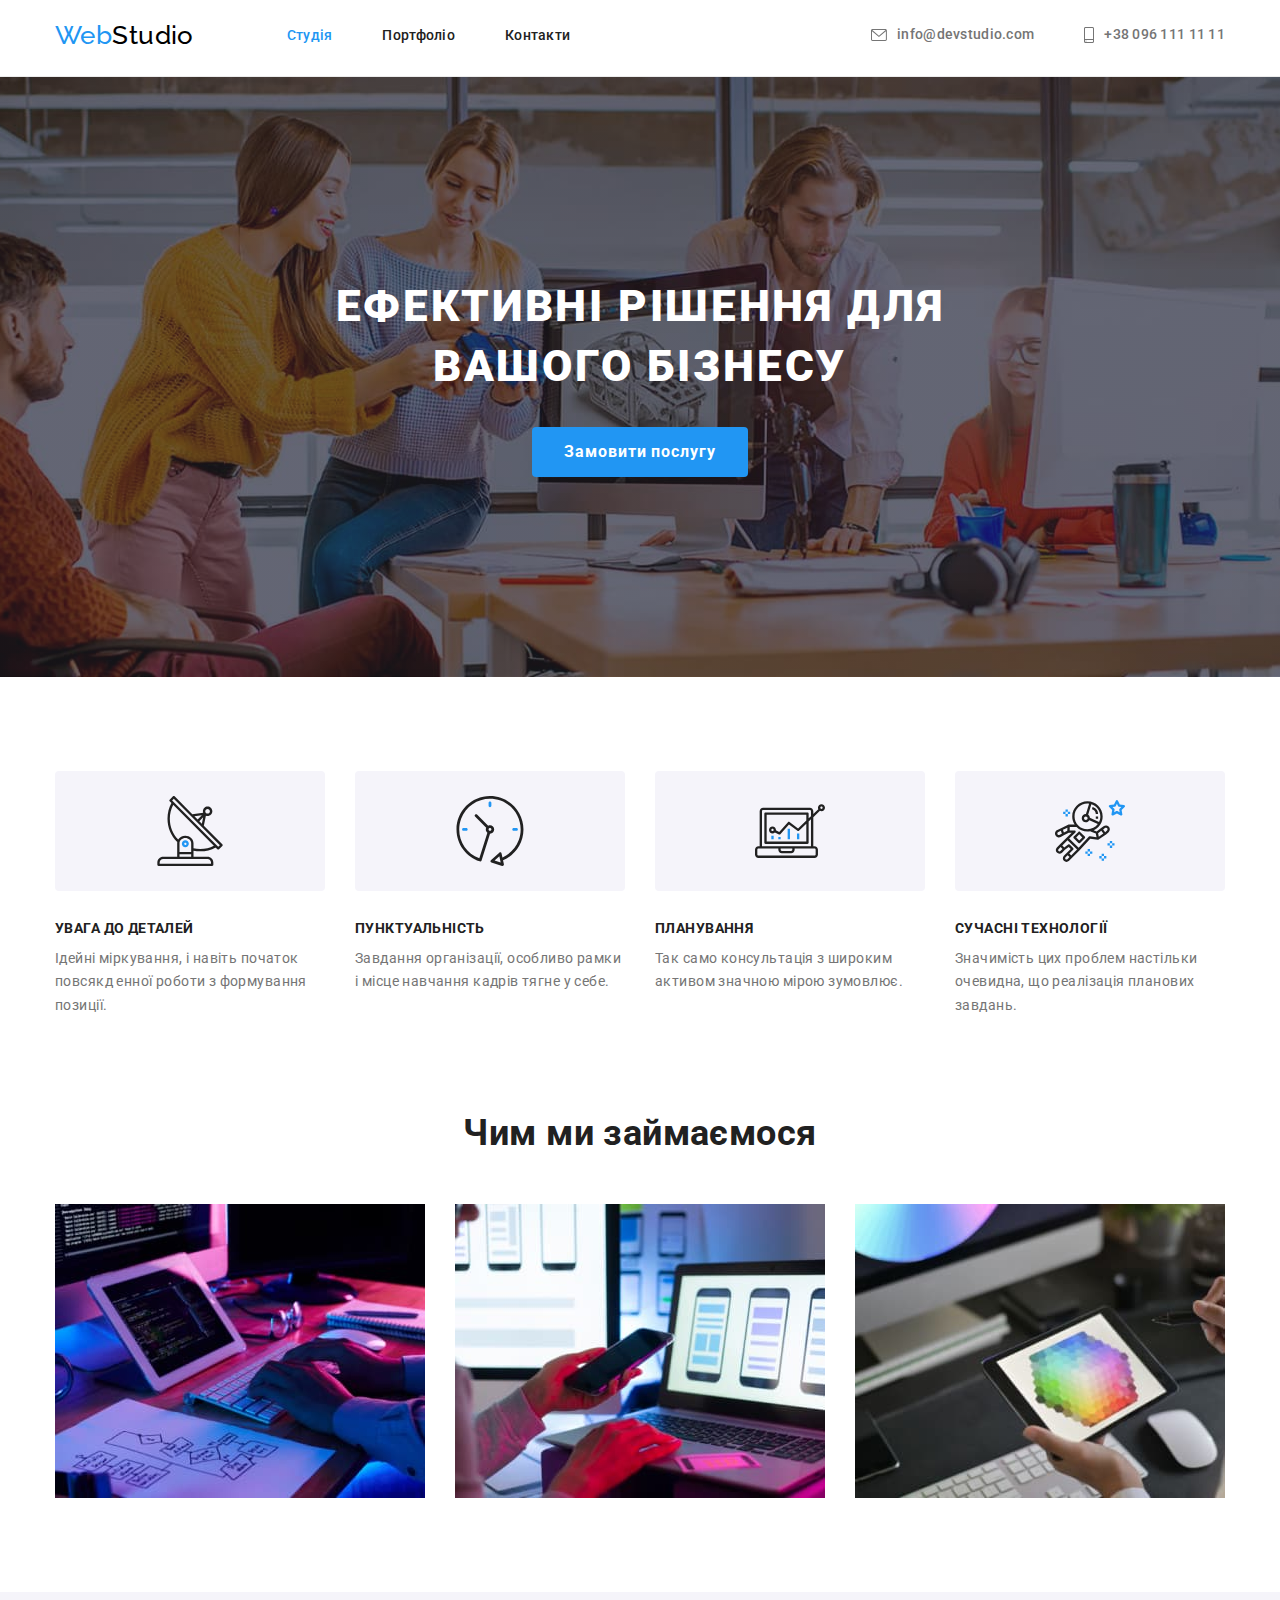
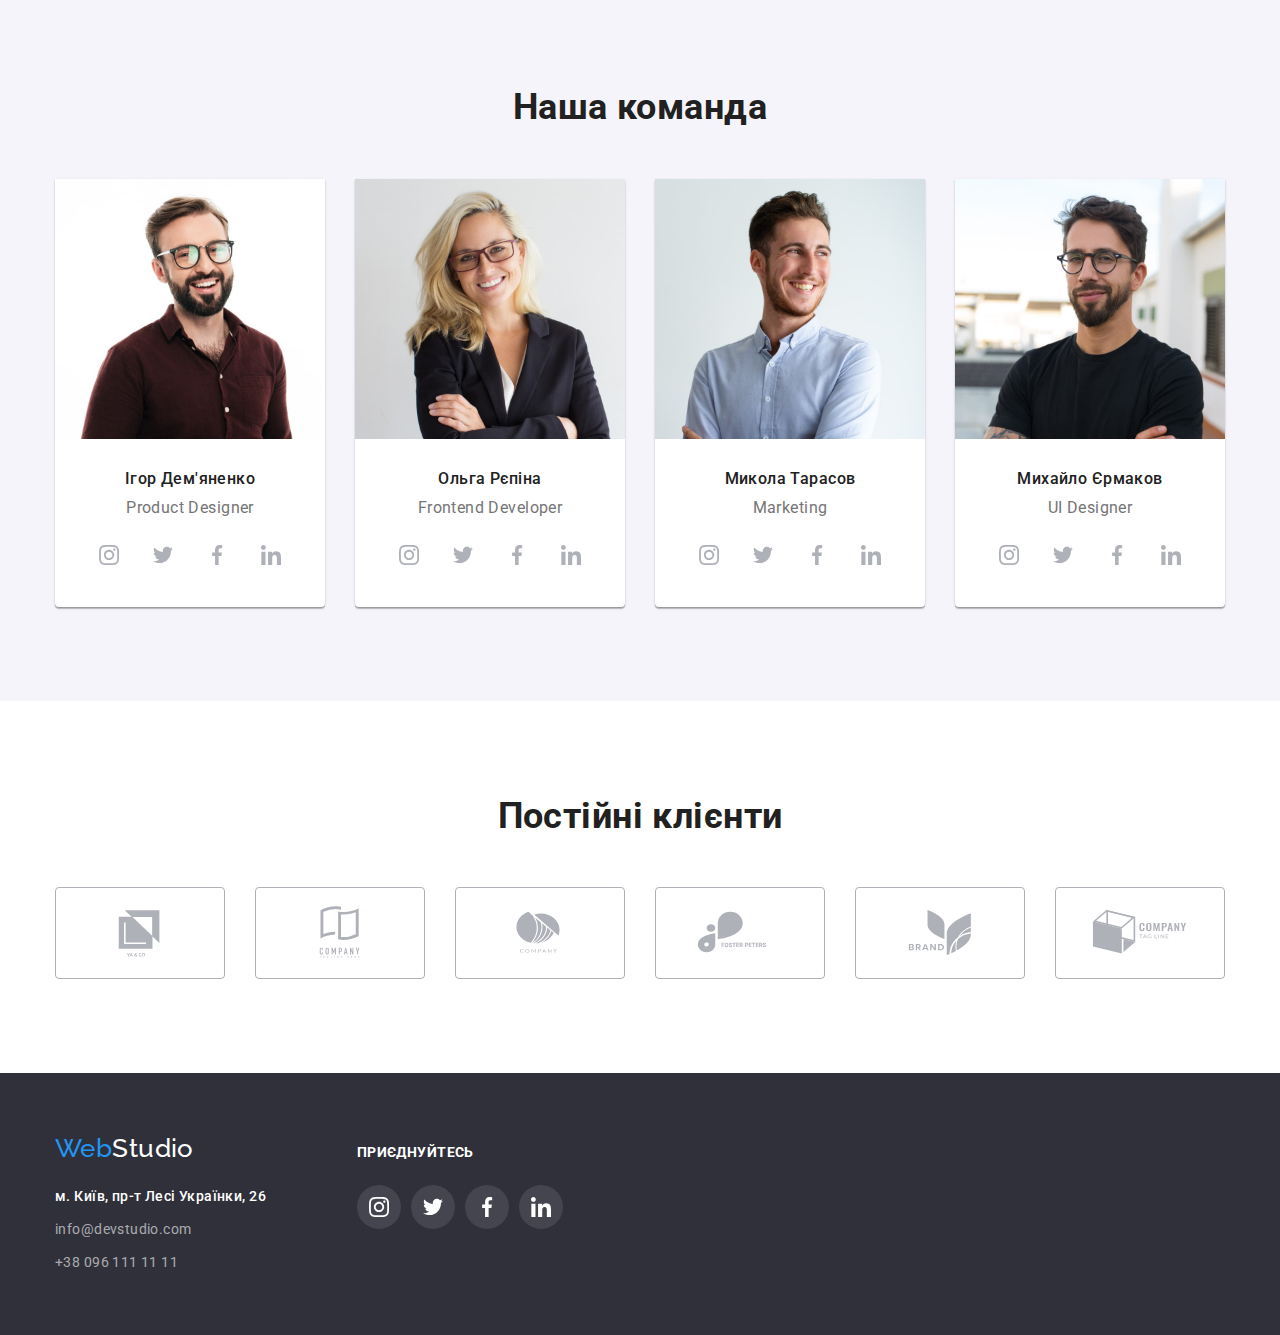
==== index.html @ 6524b2a7 "Додані файли попередньої роботи" ====
<!DOCTYPE html>
<html lang="uk">
  <head>
    <meta charset="UTF-8" />
    <meta http-equiv="X-UA-Compatible" content="IE=edge" />
    <meta name="viewport" content="width=device-width, initial-scale=1.0" />
    <title>WebStudio</title>
    <link
      href="https://fonts.googleapis.com/css2?family=Raleway:wght@700&family=Roboto:wght@400;500;700;900&display=swap"
      rel="stylesheet"
    />
    <link
      rel="stylesheet"
      href="https://cdn.jsdelivr.net/npm/modern-normalize@1.1.0/modern-normalize.min.css"
    />
    <link rel="stylesheet" href="./css/styles.css" />
  </head>

  <body>
    <!-- Header -->
    <header class="page-header">
      <div class="container page-header-container">
        <!-- Nav -->
        <nav class="page-navigation">
          <a class="logo" href="./index.html"
            ><span class="part-web">Web</span>Studio</a
          >
          <ul class="list list-nav menu-list">
            <li class="list-item">
              <a class="list-link link current" href="./index.html">Студія</a>
            </li>
            <li class="list-item">
              <a class="list-link link" href="./portfolio.html">Портфоліо</a>
            </li>
            <li class="list-item">
              <a class="list-link link" href="">Контакти</a>
            </li>
          </ul>
        </nav>

        <ul class="list menu-list contacts">
          <li>
            <a class="email-header link" href="mailto:info@devstudio.com">
              <svg class="icon-email" width="16" height="12">
                <use href="./images/icons.svg#icon-email"></use></svg
              >info@devstudio.com</a
            >
          </li>
          <li>
            <a class="phone-header link" href="tel:+380961111111">
              <svg class="icon-phone" width="10" height="16">
                <use href="./images/icons.svg#icon-phone"></use></svg
              >+38 096 111 11 11</a
            >
          </li>
        </ul>
      </div>
    </header>
    <!-- Main -->
    <main>
      <!-- Section 1 -->
      <section class="hero">
        <div class="container">
          <h1 class="hero-title">Ефективні рішення для вашого бізнесу</h1>
          <button type="button" class="modal-button">Замовити послугу</button>
        </div>
      </section>

      <!--Section 2  -->
      <section class="benefits section">
        <div class="container container-benefits">
          <h2 class="visually-hidden">Наші переваги</h2>
          <ul class="list img-block">
            <li class="card-benefits">
              <div class="icon-benefits">
                <svg width="70" height="70">
                  <use href="./images/icons.svg#icon-antenna"></use>
                </svg>
              </div>
              <h3 class="list-benefits">УВАГА ДО ДЕТАЛЕЙ</h3>
              <p class="text-benefits">
                Ідейні міркування, і навіть початок повсякд енної роботи з
                формування позиції.
              </p>
            </li>

            <li class="card-benefits">
              <div class="icon-benefits">
                <svg width="70" height="70">
                  <use href="./images/icons.svg#icon-clock"></use>
                </svg>
              </div>
              <h3 class="list-benefits">ПУНКТУАЛЬНІСТЬ</h3>
              <p class="text-benefits">
                Завдання організації, особливо рамки і місце навчання кадрів
                тягне у себе.
              </p>
            </li>
            <li class="card-benefits">
              <div class="icon-benefits">
                <svg width="70" height="70">
                  <use href="./images/icons.svg#icon-diagram"></use>
                </svg>
              </div>
              <h3 class="list-benefits">ПЛАНУВАННЯ</h3>
              <p class="text-benefits">
                Так само консультація з широким активом значною мірою зумовлює.
              </p>
            </li>
            <li class="card-benefits">
              <div class="icon-benefits">
                <svg width="70" height="70">
                  <use href="./images/icons.svg#icon-astronaut"></use>
                </svg>
              </div>
              <h3 class="list-benefits">СУЧАСНІ ТЕХНОЛОГІЇ</h3>
              <p class="text-benefits">
                Значимість цих проблем настільки очевидна, що реалізація
                планових завдань.
              </p>
            </li>
          </ul>
        </div>
      </section>

      <!--Section 3  -->
      <section class="work">
        <div class="container">
          <h2 class="secondary-title">Чим ми займаємося</h2>
          <ul class="list img-block">
            <li class="img-card">
              <img src="./images/leptop.jpg" alt="ноутбук" width="370" />
            </li>

            <li class="img-card">
              <img src="./images/smartfon.jpg" alt="смартфон" width="370" />
            </li>

            <li class="img-card">
              <img src="./images/tablet.jpg" alt="планшет" width="370" />
            </li>
          </ul>
        </div>
      </section>

      <!-- Section 4 -->
      <section class="team section">
        <div class="container">
          <h2 class="secondary-title">Наша команда</h2>
          <ul class="list img-block">
            <li class="person-block img-card-team">
              <img src="./images/foto1.jpg" alt="Ігор Дем'яненко" width="270" />
              <div class="person-card">
                <h3 class="person">Ігор Дем'яненко</h3>
                <p class="profession" lang="en">Product Designer</p>
                <ul class="social-list list">
                  <li class="social-list-item">
                    <a href="" class="social-list-link">
                      <svg
                        lang="en"
                        aria-label="instagram"
                        class="social-list-icon"
                      >
                        <use href="./images/icons.svg#icon-instagram"></use>
                      </svg>
                    </a>
                  </li>
                  <li class="social-list-item">
                    <a href="" class="social-list-link">
                      <svg
                        lang="en"
                        aria-label="twitter"
                        class="social-list-icon"
                      >
                        <use href="./images/icons.svg#icon-twitter"></use>
                      </svg>
                    </a>
                  </li>
                  <li class="social-list-item">
                    <a href="" class="social-list-link">
                      <svg
                        lang="en"
                        aria-label="facebook"
                        class="social-list-icon"
                      >
                        <use href="./images/icons.svg#icon-facebook"></use>
                      </svg>
                    </a>
                  </li>
                  <li class="social-list-item">
                    <a href="" class="social-list-link">
                      <svg
                        lang="en"
                        aria-label="linkedin"
                        class="social-list-icon"
                      >
                        <use href="./images/icons.svg#icon-linkedin"></use>
                      </svg>
                    </a>
                  </li>
                </ul>
              </div>
            </li>

            <li class="person-block img-card-team">
              <img src="./images/foto2.jpg" alt="Ольга Рєпіна" width="270" />
              <div class="person-card">
                <h3 class="person">Ольга Рєпіна</h3>
                <p class="profession" lang="en">Frontend Developer</p>
                <ul class="social-list list">
                  <li class="social-list-item">
                    <a href="" class="social-list-link">
                      <svg
                        lang="en"
                        aria-label="instagram"
                        class="social-list-icon"
                      >
                        <use href="./images/icons.svg#icon-instagram"></use>
                      </svg>
                    </a>
                  </li>
                  <li class="social-list-item">
                    <a href="" class="social-list-link">
                      <svg
                        lang="en"
                        aria-label="twitter"
                        class="social-list-icon"
                      >
                        <use href="./images/icons.svg#icon-twitter"></use>
                      </svg>
                    </a>
                  </li>
                  <li class="social-list-item">
                    <a href="" class="social-list-link">
                      <svg
                        lang="en"
                        aria-label="facebook"
                        class="social-list-icon"
                      >
                        <use href="./images/icons.svg#icon-facebook"></use>
                      </svg>
                    </a>
                  </li>
                  <li class="social-list-item">
                    <a href="" class="social-list-link">
                      <svg
                        lang="en"
                        aria-label="linkedin"
                        class="social-list-icon"
                      >
                        <use href="./images/icons.svg#icon-linkedin"></use>
                      </svg>
                    </a>
                  </li>
                </ul>
              </div>
            </li>

            <li class="person-block img-card-team">
              <img src="./images/foto3.jpg" alt="Микола Тарасов" width="270" />
              <div class="person-card">
                <h3 class="person">Микола Тарасов</h3>
                <p class="profession" lang="en">Marketing</p>
                <ul class="social-list list">
                  <li class="social-list-item">
                    <a href="" class="social-list-link">
                      <svg
                        lang="en"
                        aria-label="instagram"
                        class="social-list-icon"
                      >
                        <use href="./images/icons.svg#icon-instagram"></use>
                      </svg>
                    </a>
                  </li>
                  <li class="social-list-item">
                    <a href="" class="social-list-link">
                      <svg
                        lang="en"
                        aria-label="twitter"
                        class="social-list-icon"
                      >
                        <use href="./images/icons.svg#icon-twitter"></use>
                      </svg>
                    </a>
                  </li>
                  <li class="social-list-item">
                    <a href="" class="social-list-link">
                      <svg
                        lang="en"
                        aria-label="facebook"
                        class="social-list-icon"
                      >
                        <use href="./images/icons.svg#icon-facebook"></use>
                      </svg>
                    </a>
                  </li>
                  <li class="social-list-item">
                    <a href="" class="social-list-link">
                      <svg
                        lang="en"
                        aria-label="linkedin"
                        class="social-list-icon"
                      >
                        <use href="./images/icons.svg#icon-linkedin"></use>
                      </svg>
                    </a>
                  </li>
                </ul>
              </div>
            </li>

            <li class="person-block img-card-team">
              <img src="./images/foto4.jpg" alt="Михайло Єрмаков" width="270" />
              <div class="person-card">
                <h3 class="person">Михайло Єрмаков</h3>
                <p class="profession" lang="en">UI Designer</p>
                <ul class="social-list list">
                  <li class="social-list-item">
                    <a href="" class="social-list-link">
                      <svg
                        lang="en"
                        aria-label="instagram"
                        class="social-list-icon"
                      >
                        <use href="./images/icons.svg#icon-instagram"></use>
                      </svg>
                    </a>
                  </li>
                  <li class="social-list-item">
                    <a href="" class="social-list-link">
                      <svg
                        lang="en"
                        aria-label="twitter"
                        class="social-list-icon"
                      >
                        <use href="./images/icons.svg#icon-twitter"></use>
                      </svg>
                    </a>
                  </li>
                  <li class="social-list-item">
                    <a href="" class="social-list-link">
                      <svg
                        lang="en"
                        aria-label="facebook"
                        class="social-list-icon"
                      >
                        <use href="./images/icons.svg#icon-facebook"></use>
                      </svg>
                    </a>
                  </li>
                  <li class="social-list-item">
                    <a href="" class="social-list-link">
                      <svg
                        lang="en"
                        aria-label="linkedin"
                        class="social-list-icon"
                      >
                        <use href="./images/icons.svg#icon-linkedin"></use>
                      </svg>
                    </a>
                  </li>
                </ul>
              </div>
            </li>
          </ul>
        </div>
      </section>
      <!-- Section 5 -->
      <section class="section">
        <div class="container">
          <h2 class="secondary-title">Постійні клієнти</h2>
          <ul class="list clients-item">
            <li>
              <a
                class="clients-link"
                href=""
                rel="noopener nooferrer"
                target="_blank"
                aria-label="logo1"
              >
                <svg class="clients-icon" width="106" height="60">
                  <use href="./images/icons.svg#icon-Logo1"></use>
                </svg>
              </a>
            </li>
            <li class="card-logo">
              <a
                class="clients-link"
                href=""
                rel="noopener nooferrer"
                target="_blank"
                aria-label="logo1"
              >
                <svg class="clients-icon" width="106" height="60">
                  <use href="./images/icons.svg#icon-Logo2"></use>
                </svg>
              </a>
            </li>
            <li class="card-logo">
              <a
                class="clients-link"
                href=""
                rel="noopener nooferrer"
                target="_blank"
                aria-label="logo1"
              >
                <svg class="clients-icon" width="106" height="60">
                  <use href="./images/icons.svg#icon-Logo3"></use>
                </svg>
              </a>
            </li>
            <li>
              <a
                class="clients-link"
                href=""
                rel="noopener nooferrer"
                target="_blank"
                aria-label="logo1"
              >
                <svg class="clients-icon" width="106" height="60">
                  <use href="./images/icons.svg#icon-Logo4"></use>
                </svg>
              </a>
            </li>
            <li>
              <a
                class="clients-link"
                href=""
                rel="noopener nooferrer"
                target="_blank"
                aria-label="logo1"
              >
                <svg class="clients-icon" width="106" height="60">
                  <use href="./images/icons.svg#icon-Logo5"></use>
                </svg>
              </a>
            </li>
            <li>
              <a
                class="clients-link"
                href=""
                rel="noopener nooferrer"
                target="_blank"
                aria-label="logo1"
              >
                <svg class="clients-icon" width="106" height="60">
                  <use href="./images/icons.svg#icon-Logo6"></use>
                </svg>
              </a>
            </li>
          </ul>
        </div>
      </section>
    </main>

    <!-- Footer -->
    <footer class="footer-studio">
      <div class="container general-footer">
        <div class="contacts-footer">
          <a class="logo logo-footer" href="./index.html"
            ><span class="part-web">Web</span
            ><span class="part-studio">Studio</span></a
          >
          <address class="footer-address-list">
            <ul class="list footer-link">
              <li class="item-footer-link">
                <a
                  class="address-footer link"
                  href="https://goo.gl/maps/8H2E5bX3g8Qr2Y2R6"
                  target="_blank"
                  rel="noopener noreferrer nofollow "
                  >м. Київ, пр-т Лесі Українки, 26</a
                >
              </li>
              <li class="item-footer-link">
                <a class="email-footer link" href="mailto:info@devstudio.com"
                  >info@devstudio.com</a
                >
              </li>
              <li class="item-footer-link">
                <a class="phone-number-footer link" href="tel:+380961111111"
                  >+38 096 111 11 11</a
                >
              </li>
            </ul>
          </address>
        </div>
        <div class="social-icon-footer">
          <strong class="title-icon-footer">Приєднуйтесь</strong>
          <ul class="social-list-footer list">
            <li class="social-list-item">
              <a href="" class="icon-footer">
                <svg
                  lang="en"
                  aria-label="instagram icon"
                  class="social-list-icon-footer"
                >
                  <use href="./images/icons.svg#icon-instagram"></use>
                </svg>
              </a>
            </li>
            <li class="social-list-item">
              <a href="" class="icon-footer">
                <svg
                  lang="en"
                  aria-label="twitter icon"
                  class="social-list-icon-footer"
                >
                  <use href="./images/icons.svg#icon-twitter"></use>
                </svg>
              </a>
            </li>
            <li class="social-list-item">
              <a href="" class="icon-footer">
                <svg
                  lang="en"
                  aria-label="facebook icon"
                  class="social-list-icon-footer"
                >
                  <use href="./images/icons.svg#icon-facebook"></use>
                </svg>
              </a>
            </li>
            <li class="social-list-item">
              <a href="" class="icon-footer">
                <svg
                  lang="en"
                  aria-label="linkedin icon"
                  class="social-list-icon-footer"
                >
                  <use href="./images/icons.svg#icon-linkedin"></use>
                </svg>
              </a>
            </li>
          </ul>
        </div>
      </div>
    </footer>
  </body>
</html>
---- css/styles.css ----
:root {
  --accent-color: #2196f3;
  --main-font: "Roboto", sans-serif;
  --secondary-font: "Raleway", sans-serif;
  --main-text-color-dark: #212121;
  --secondary-text-color-dark: #757575;
  --secondary-text-color-light: #ffffff;
  --background-basic: #ffffff;
  --background-hero: #2f303a;
  --background-color-hero: #c4c4c4;
  --background-team: #f5f4fa;
  --background-btn: #f5f4fa;
  --background-footer: #2f303a;
  --footer-contacts-color: rgba(255, 255, 255, 0.6);
  --border-color-header: #ececec;
  --boorder-color-card: #eeeeee;
  --icon-header-color: #757575;
  --icon-hover-color: #ffffff;
  --icon-color: #afb1b8;
  --accent-color-icon: #2196f3;
}

h1,
h2,
h3,
p {
  margin-top: 0;
  margin-bottom: 0;
}
ul,
ol {
  margin-top: 0;
  margin-bottom: 0;
  padding-left: 0;
}
a {
  text-decoration: none;
}
img {
  display: block;
}
button {
  cursor: pointer;
}
div {
  display: block;
}
.logo,
.link {
  text-decoration: none;
  font-weight: 500;
}
.list {
  list-style: none;
}
body {
  font-family: "Roboto", sans-serif;
  font-size: 14px;
  letter-spacing: 0.03em;
  background: var(--background-basic);
  color: var(--secondary-text-color-dark);
}

.container {
  width: 1200px;
  margin-left: auto;
  margin-right: auto;
  padding-left: 15px;
  padding-right: 15px;
}
/* =====HEADER===== */
.page-header-container {
  display: flex;
  align-items: center;
}
.page-header {
  padding-top: 20px;
  padding-bottom: 25px;
  border-bottom: 1px solid var(--border-color-header);
}
.page-navigation {
  display: flex;
  align-items: center;
}
.menu-list {
  display: flex;
}
.list-item:not(:last-child) {
  margin-right: 50px;
}
.logo {
  font-family: "Raleway";
  font-style: normal;
  font-size: 26px;
  line-height: 1.19;
  color: #000000;
  margin-right: 93px;
}
.part-web {
  color: var(--accent-color);
}
.part-studio {
  color: var(--secondary-text-color-light);
}
.list-nav .link {
  color: var(--main-text-color-dark);
}
.list-link {
  line-height: 1.14;
  letter-spacing: 0.02em;
  color: var(--main-text-color-dark);

}
.link:hover,
.link:focus {
  color: var(--accent-color);
}
.list-link.current {
  color: var(--accent-color);
}
.email-header,
.phone-header {
  display: flex;
  height: 20px;
  align-items: center;
  font-weight: 500;
  line-height: 1.14;
  letter-spacing: 0.02em;
  color: var(--secondary-text-color-dark);
  fill: currentColor;
}
.contacts {
  margin-left: auto;
}
.email-header {
  margin-right: 50px;
}

.icon-email {
  margin-right: 10px;
  fill: var(-icon-header-color);
}

.icon-phone {
  margin-right: 10px;
  fill: var(-icon-header-color);
}
.icon-email:hover,
.icon-phone:hover {
  fill: var(--accent-color);
}
.icon-email:focus,
.icon-phone:focus {
  fill: var(--accent-color);
}

/* ====/HEADER======================================== */

/* ====MAIN==== */
.hero {
  background: var(--background-hero);
  padding: 200px 0px;
  background-color: var(--background-color-hero);
  background-image: linear-gradient(
      rgba(47, 48, 58, 0.4),
      rgba(47, 48, 58, 0.4)
    ),
    url("../images/hero/bg.jpg");
  background-position: center;
  background-repeat: no-repeat;
  max-width: 1600px;
  margin-left: auto;
  margin-right: auto;

}
.hero-title {
  font-weight: 900;
  font-size: 44px;
  line-height: 1.36;
  text-align: center;
  letter-spacing: 0.06em;
  text-transform: uppercase;
  color: var(--secondary-text-color-light);
  width: 696px;
  margin-left: auto;
  margin-right: auto;
  margin-bottom: 30px;
}
.modal-button {
  font-family: "Roboto", sans-serif;
  font-style: normal;
  width: 216px;
  height: 50px;
  font-weight: 700;
  font-size: 16px;
  line-height: 1.87;
  display: flex;
  align-items: center;
  text-align: center;
  letter-spacing: 0.06em;
  border: none;
  border-radius: 4px;
  color: var(--secondary-text-color-light);
  background: var(--accent-color);
  margin: auto;
  justify-content: center;
}
.button-link:active,
.button-link:hover,
.button-link:focus {
  color: var(--secondary-text-color-light);
  background-color: var(--accent-color);
  box-shadow: 0px 3px 1px rgba(0, 0, 0, 0.1), 0px 1px 2px rgba(0, 0, 0, 0.08), 0px 2px 2px rgba(0, 0, 0, 0.12);
}
.menu-buttons {
  display: flex;

  margin-bottom: 50px;
  justify-content: center;
  column-gap: 8px;
}

.button-link {
  font-family: inherit;
  font-style: normal;
  font-weight: 500;
  font-size: 16px;
  height: 38px;
  padding: 6px 22px;
  line-height: 1.63;
  text-align: center;
  border: none;
  border-radius: 4px;
  color: var(--main-text-color-dark);
  background: var(--background-btn);
}
.section {
  padding-top: 94px;
  padding-bottom: 94px;
}
.visually-hidden {
  position: absolute;
  white-space: nowrap;
  width: 1px;
  height: 1px;
  overflow: hidden;
  border: 0;
  padding: 0;
  clip: rect(0 0 0 0);
  clip-path: inset(50%);
  margin: -1px;
}
.list-benefits {
  font-size: 14px;
  line-height: 1.14;
  text-transform: uppercase;
  color: var(--main-text-color-dark);
  margin-bottom: 10px;
}
.text-benefits {
  line-height: 1.71;
  color: var(--secondary-text-color-dark);
}
.work {
  padding-bottom: 94px;
}
.secondary-title {
  font-size: 36px;
  line-height: 1.17;
  text-align: center;
  color: var(--main-text-color-dark);
  margin-bottom: 50px;
}
.team {
  background: var(--background-team);
}

.person-block {
  width: 270px;

  background: var(--background-basic);
  box-shadow: 0px 1px 3px rgba(0, 0, 0, 0.12), 0px 1px 1px rgba(0, 0, 0, 0.14),
    0px 2px 1px rgba(0, 0, 0, 0.2);
  border-radius: 0px 0px 4px 4px;
}

.person-card {
  padding-top: 30px;
  padding-bottom: 30px;
}
.person {
  font-weight: 500;
  font-size: 16px;
  line-height: 1.19;
  text-align: center;
  color: var(--main-text-color-dark);
  margin-bottom: 10px;
}
.profession {
  font-size: 16px;
  line-height: 1.19;
  text-align: center;
  margin-bottom: 16px;
  color: var(--secondary-text-color-dark);
}
.social-list {
  display: flex;
  justify-content: center;
  column-gap: 10px;
}
.social-list-link {
  display: flex;
  align-items: center;
  justify-content: center;
  width: 44px;
  height: 44px;
  border-radius: 50%;
    background-color: var(--background-basic);
}

.social-list-link:hover,
.social-list-link:focus {
  background-color: var(--accent-color);
}

.social-list-link:hover .social-list-icon,
.social-list-link:focus .social-list-icon {
  fill: var(--icon-hover-color);
}

.social-list-icon {
  width: 20px;
  height: 20px;
  fill: #afb1b8;
}

.img-block {
  display: flex;
  flex-wrap: wrap;
  gap: 30px;
}
.card-benefits {
  flex-basis: calc((100% - 90px) / 4);
}

.container-benefits {
  display: flex;
}

.icon-benefits {
  display: flex;
  align-items: center;
  justify-content: center;
  margin-bottom: 30px;
  width: 270px;
  height: 120px;
  background-color: var(--background-btn);
  border-radius: 4px;
}

.img-card {
  flex-basis: calc((100% - 60px) / 3);
}

.img-card-team {
  flex-basis: calc((100% - 90px) / 4);
}

.image {
  background: var(--background);
}
.title {
  font-size: 18px;
  line-height: 2;
  letter-spacing: 0.06em;
  margin-bottom: 4px;
  color: var(--main-text-color-dark);
}
.open-cards {
  font-size: 16px;
  line-height: 1.88;
  color: var(--secondary-text-color-dark);
}
.card {
  padding: 24px 20px 24px 20px;
  background: var(--background-basic);
  border-top: none;
  border: 1px solid var(--boorder-color-card);

}

.img-card-link {
  display: block;

}
.img-card-link:hover,
.img-card-link:focus {
  box-shadow: 0px 1px 1px rgba(0, 0, 0, 0.12), 0px 4px 4px rgba(0, 0, 0, 0.06),
    1px 4px 6px rgba(0, 0, 0, 0.16);
}

.clients-item {
  display: flex;
  flex-wrap: wrap;
  gap: 30px;
}
.clients-link {
  display: flex;
  align-items: center;
  justify-content: center;
  width: 170px;
  height: 92px;
  border: 1px solid #afb1b8;
  border-radius: 4px;
  color: var(--icon-color);
  background-color: var(--background-basic);
}
.clients-icon {
  fill: currentColor;
}

.clients-link:hover,
.clients-link:focus {
  color: var(--accent-color-icon) ;
  border-color: var(--accent-color-icon);
}

/* ====/MAIN=============================================== */
/* ====FOOTER==== */
.footer-studio,
.footer-portfolio {
  font-style: normal;
  line-height: 1.71;
  background: var(--background-footer);
  padding-top: 60px;
  padding-bottom: 60px;
}
.logo-footer {
  margin-bottom: 20px;
}
.footer-address-list {
  margin-top: 20px;
}
.item-footer-link:not(:last-child) {
  margin-bottom: 9px;
}

.address-footer {
  font-style: normal;
  color: var(--secondary-text-color-light);
}
.email-footer,
.phone-number-footer {
  font-style: normal;
  font-weight: normal;
  font-size: 14px;
  line-height: 1.71;
  color: var(--footer-contacts-color);
}
.general-footer {
  display: flex;
  align-items: baseline;
}
.contacts-footer {
  margin-right: 70px;
}

.title-icon-footer {
  font-weight: 700;
  font-size: 14px;
  line-height: 1.14;
  text-transform: uppercase;
  color: var(--secondary-text-color-light);
 
}
.social-list-footer {
  display: flex;
  justify-content: center;
  column-gap: 10px;
  margin-top: 20px;
}
.icon-footer {
  display: flex;
  align-items: center;
  justify-content: center;
  width: 44px;
  height: 44px;
  border-radius: 50%;
  background-color: rgba(255, 255, 255, 0.1);
}

.icon-footer:hover,
.icon-footer:focus {
  background-color: var(--accent-color);
}

.social-list-link:hover .social-list-icon,
.social-list-link:focus .social-list-icon {
  fill: var(--icon-hover-color);
}

.social-list-icon-footer {
  width: 20px;
  height: 20px;
  fill: var(--secondary-text-color-light);
}
/* ====/FOOTER============================================= */
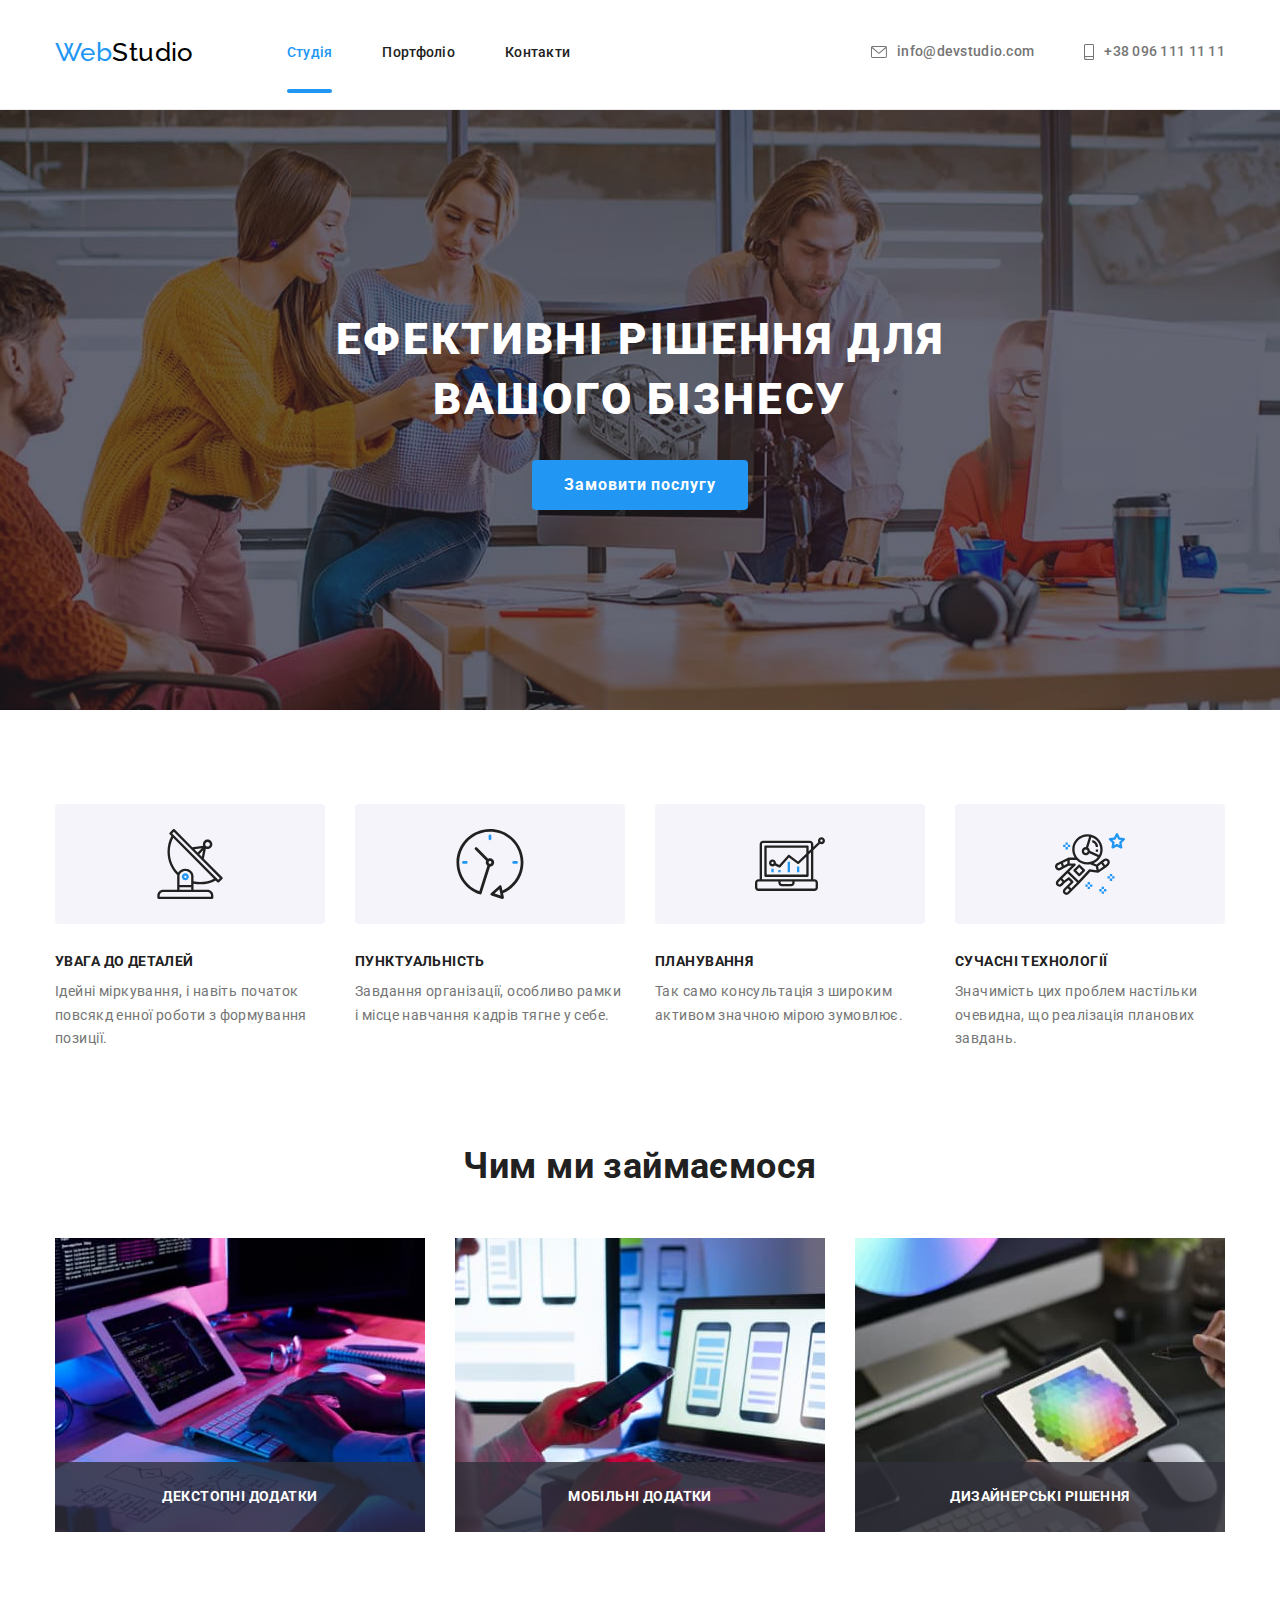
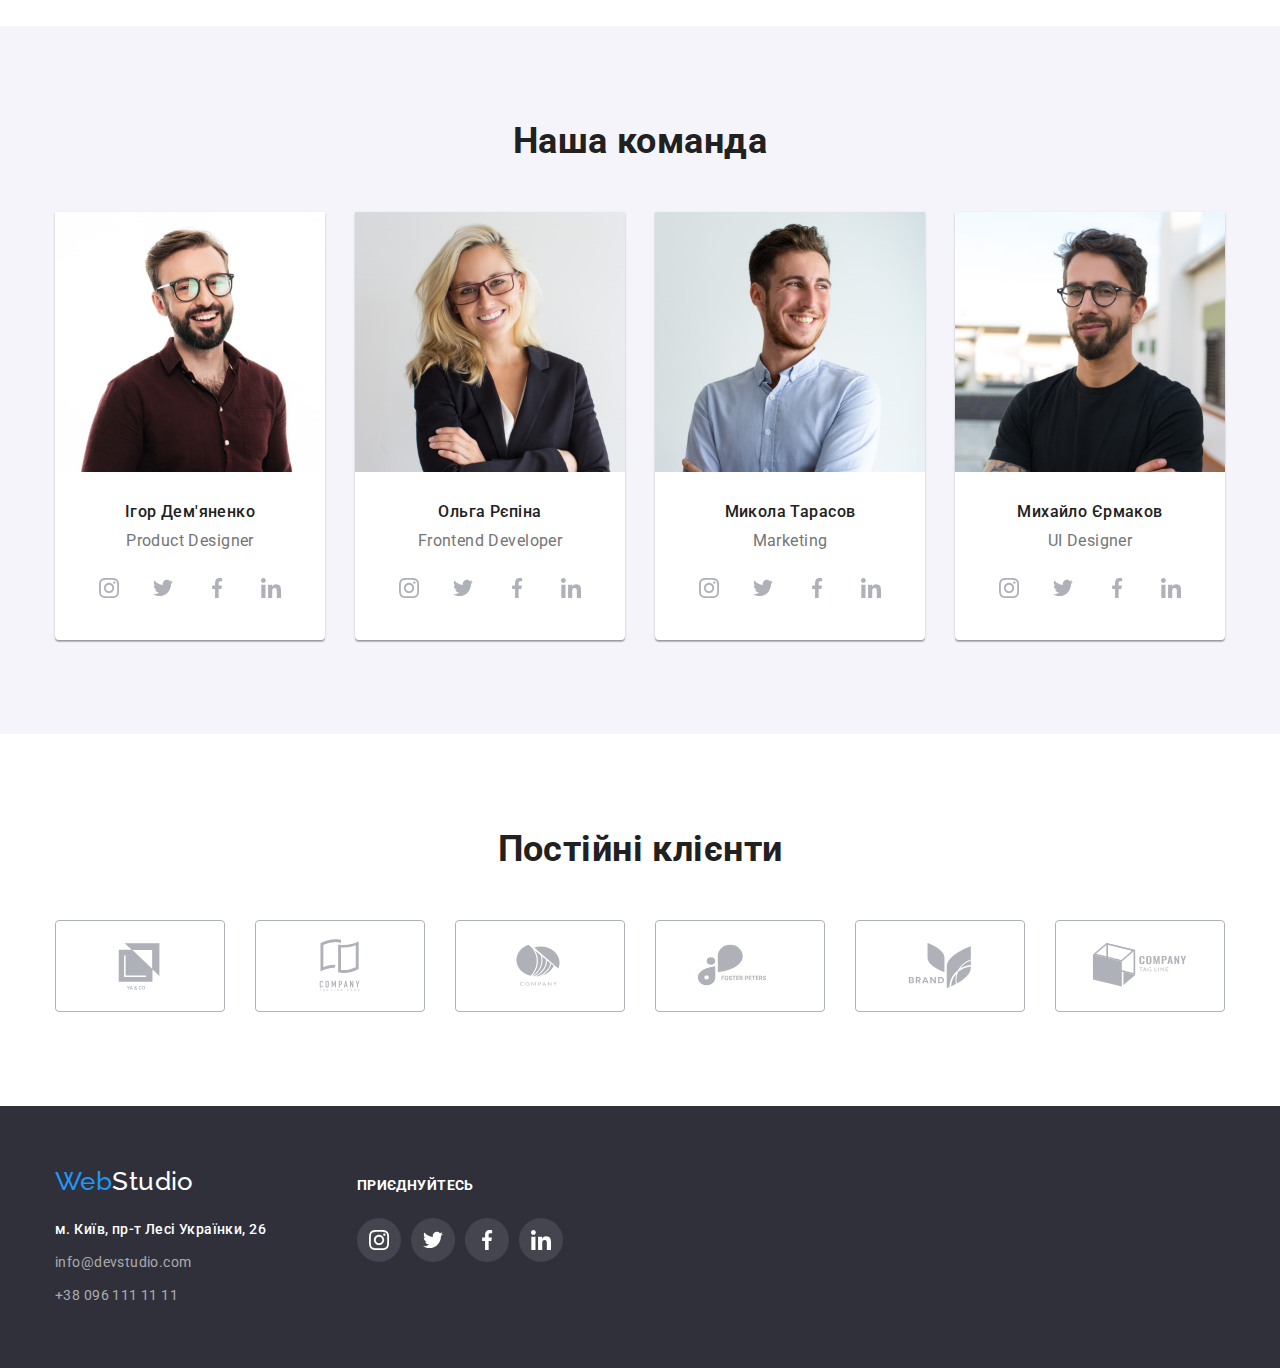
==== commit 050eb02f: "Виконана робота по ТЗ" ====
--- a/index.html
+++ b/index.html
@@ -62,7 +62,7 @@
       <section class="hero">
         <div class="container">
           <h1 class="hero-title">Ефективні рішення для вашого бізнесу</h1>
-          <button type="button" class="modal-button">Замовити послугу</button>
+          <button type="button" class="modal-button" data-modal-open>Замовити послугу</button>
         </div>
       </section>
 
@@ -129,15 +129,24 @@
           <h2 class="secondary-title">Чим ми займаємося</h2>
           <ul class="list img-block">
             <li class="img-card">
+              <div class="overlay-img-card">
               <img src="./images/leptop.jpg" alt="ноутбук" width="370" />
+              <p class="text-card">Декстопні додатки</p>
+              </div>
             </li>
 
             <li class="img-card">
+              <div class="overlay-img-card">
               <img src="./images/smartfon.jpg" alt="смартфон" width="370" />
+              <p class="text-card">Мобільні додатки</p>
+              </div>
             </li>
 
             <li class="img-card">
+              <div class="overlay-img-card">
               <img src="./images/tablet.jpg" alt="планшет" width="370" />
+              <p class="text-card">Дизайнерські рішення</p>
+              </div>
             </li>
           </ul>
         </div>
@@ -537,5 +546,15 @@
         </div>
       </div>
     </footer>
+    <div class="backdrop is-hidden" data-modal>
+      <div class="modal">
+        <button type="button" class="modal-close-btn" data-modal-close>
+          <svg class="modal-close-icon" widht="18" height="18">
+            <use href="./images/icons.svg#icon-close" ></use>
+          </svg>
+        </button>
+      </div>
+    </div>
+    <script src="./js/modal.js"></script>
   </body>
 </html>
--- a/css/styles.css
+++ b/css/styles.css
@@ -18,6 +18,8 @@
   --icon-hover-color: #ffffff;
   --icon-color: #afb1b8;
   --accent-color-icon: #2196f3;
+  --transition-color: 250ms cubic-bezier(0.4, 0, 0.2, 1);
+  --transition-bgc: 250ms cubic-bezier(0.4, 0, 0.2, 1);
 }
 
 h1,
@@ -76,6 +78,7 @@
 .page-header {
   padding-top: 20px;
   padding-bottom: 25px;
+  
   border-bottom: 1px solid var(--border-color-header);
 }
 .page-navigation {
@@ -105,11 +108,18 @@
 .list-nav .link {
   color: var(--main-text-color-dark);
 }
+
 .list-link {
+  position: relative;
   line-height: 1.14;
   letter-spacing: 0.02em;
+  padding-top: 32px;
+  padding-bottom: 32px;
+  font-weight: 500;
+
+  
   color: var(--main-text-color-dark);
-
+  transition: color var(--transition-color);
 }
 .link:hover,
 .link:focus {
@@ -118,6 +128,18 @@
 .list-link.current {
   color: var(--accent-color);
 }
+
+.current::after{
+  content: "";
+  position: absolute;
+  display: block;
+  width: 100%;
+  height: 4px;
+   bottom: -1px;
+  background-color: var(--accent-color);
+  border-radius: 2px;
+  transition: color var(--transition-color), backgraund var(--transition-bgc);
+}
 .email-header,
 .phone-header {
   display: flex;
@@ -126,8 +148,10 @@
   font-weight: 500;
   line-height: 1.14;
   letter-spacing: 0.02em;
+  padding: 32px 0px;
   color: var(--secondary-text-color-dark);
   fill: currentColor;
+  transition: color var(--transition-color);
 }
 .contacts {
   margin-left: auto;
@@ -171,7 +195,6 @@
   max-width: 1600px;
   margin-left: auto;
   margin-right: auto;
-
 }
 .hero-title {
   font-weight: 900;
@@ -210,7 +233,8 @@
 .button-link:focus {
   color: var(--secondary-text-color-light);
   background-color: var(--accent-color);
-  box-shadow: 0px 3px 1px rgba(0, 0, 0, 0.1), 0px 1px 2px rgba(0, 0, 0, 0.08), 0px 2px 2px rgba(0, 0, 0, 0.12);
+  box-shadow: 0px 3px 1px rgba(0, 0, 0, 0.1), 0px 1px 2px rgba(0, 0, 0, 0.08),
+    0px 2px 2px rgba(0, 0, 0, 0.12);
 }
 .menu-buttons {
   display: flex;
@@ -233,6 +257,8 @@
   border-radius: 4px;
   color: var(--main-text-color-dark);
   background: var(--background-btn);
+  transition: color var(--transition-color),
+    background-color var(--transition-bgc);
 }
 .section {
   padding-top: 94px;
@@ -315,7 +341,8 @@
   width: 44px;
   height: 44px;
   border-radius: 50%;
-    background-color: var(--background-basic);
+  background-color: var(--background-basic);
+  transition: background-color var(--transition-bgc);
 }
 
 .social-list-link:hover,
@@ -331,7 +358,8 @@
 .social-list-icon {
   width: 20px;
   height: 20px;
-  fill: #afb1b8;
+  fill: var(--icon-color);
+  transition: fill var(--transition-color);
 }
 
 .img-block {
@@ -360,6 +388,27 @@
 
 .img-card {
   flex-basis: calc((100% - 60px) / 3);
+}
+.text-card {
+  position: absolute;
+  font-weight: 700;
+    font-size: 14px;
+    line-height: 1.14;
+    text-align: center;
+    letter-spacing: 0.03em;
+    text-transform: uppercase;
+
+    width: 370px;
+    height: 70px;
+    padding: 27px 0px;
+    color: var(--secondary-text-color-light);
+    background: rgba(47, 48, 58, 0.8);
+    transform: translateY(-100%);
+      
+}
+
+.overlay-img-card {
+  position: relative;
 }
 
 .img-card-team {
@@ -386,17 +435,41 @@
   background: var(--background-basic);
   border-top: none;
   border: 1px solid var(--boorder-color-card);
-
 }
 
 .img-card-link {
   display: block;
-
 }
 .img-card-link:hover,
 .img-card-link:focus {
   box-shadow: 0px 1px 1px rgba(0, 0, 0, 0.12), 0px 4px 4px rgba(0, 0, 0, 0.06),
     1px 4px 6px rgba(0, 0, 0, 0.16);
+}
+
+.overlay-portfolio {
+  position: relative;
+  overflow: hidden;
+}
+.overlay {
+  position: absolute;
+  top: 0;
+  left: 0;
+  height: 100%;
+  width: 100%;
+  font-size: 18px;
+  line-height: 1.6;
+  letter-spacing: 0.03em;
+  padding: 63px 24px;
+
+  background-color: rgba(33, 150, 243, 0.9);
+  color: var(--secondary-text-color-light);
+  transform: translateY(100%);
+  transition: transform var(--transition-bgc);
+}
+
+.img-card-link:hover .overlay,
+.img-card-link:focus .overlay {
+  transform: translateY(0%);
 }
 
 .clients-item {
@@ -414,6 +487,7 @@
   border-radius: 4px;
   color: var(--icon-color);
   background-color: var(--background-basic);
+  transition: color var(--transition-color);
 }
 .clients-icon {
   fill: currentColor;
@@ -421,7 +495,7 @@
 
 .clients-link:hover,
 .clients-link:focus {
-  color: var(--accent-color-icon) ;
+  color: var(--accent-color-icon);
   border-color: var(--accent-color-icon);
 }
 
@@ -456,6 +530,7 @@
   font-size: 14px;
   line-height: 1.71;
   color: var(--footer-contacts-color);
+  transition: color var(--transition-color);
 }
 .general-footer {
   display: flex;
@@ -471,7 +546,6 @@
   line-height: 1.14;
   text-transform: uppercase;
   color: var(--secondary-text-color-light);
- 
 }
 .social-list-footer {
   display: flex;
@@ -487,6 +561,7 @@
   height: 44px;
   border-radius: 50%;
   background-color: rgba(255, 255, 255, 0.1);
+  transition: background-color var(--transition-bgc);
 }
 
 .icon-footer:hover,
@@ -505,3 +580,57 @@
   fill: var(--secondary-text-color-light);
 }
 /* ====/FOOTER============================================= */
+
+.backdrop {
+  position: fixed;
+  left: 0px;
+  top: 0px;
+  z-index: 100;
+  width: 100%;
+  height: 100%;
+  
+  
+  background-color: rgba(0, 0, 0, 0.5);
+  transition: opacity 250ms ease, visibility 250ms ease;
+}
+
+.backdrop.is-hidden {
+   opacity: 0;
+  visibility: hidden;
+  pointer-events: none;
+
+}
+
+.modal {
+  position: absolute;
+  top: 50%;
+  left: 50%;
+  transform: translate(-50%, -50%);
+  width: 528px;
+  height: 580px;
+  background-color: var(--background-basic);
+  box-shadow: 0px 1px 3px rgba(0, 0, 0, 0.12), 0px 1px 1px rgba(0, 0, 0, 0.14),
+    0px 2px 1px rgba(0, 0, 0, 0.2);
+  border-radius: 4px;
+  
+}
+
+.modal-close-btn {
+  position: absolute;
+  display: flex;
+  align-items: center;
+  justify-content: center;
+  background-color: transparent;
+  border: 1px solid rgba(0, 0, 0, 0.1);
+  border-radius: 50%;
+  width: 30px;
+  height: 30px;
+  padding: 0;
+  left: auto;
+  top: 8px;
+  right: 8px;
+
+}
+.icon-close {
+  fill: #000000;
+}
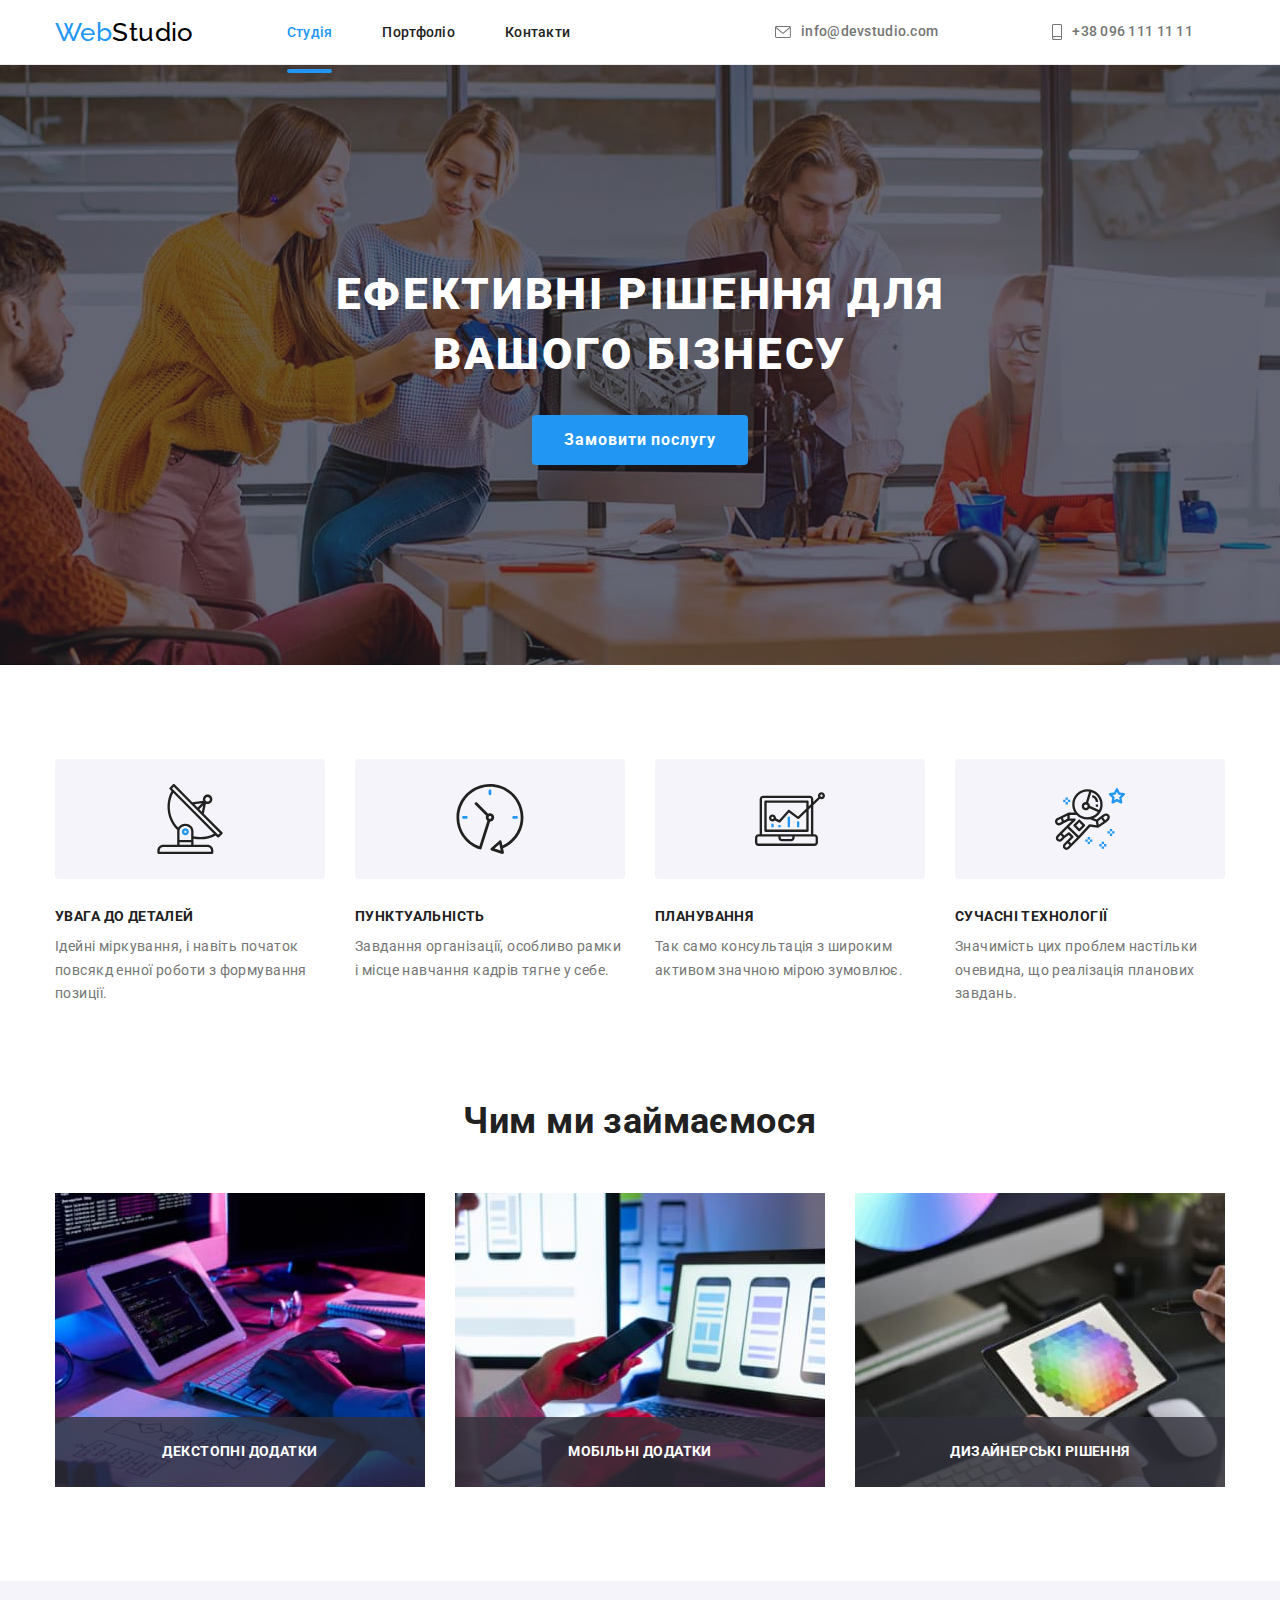
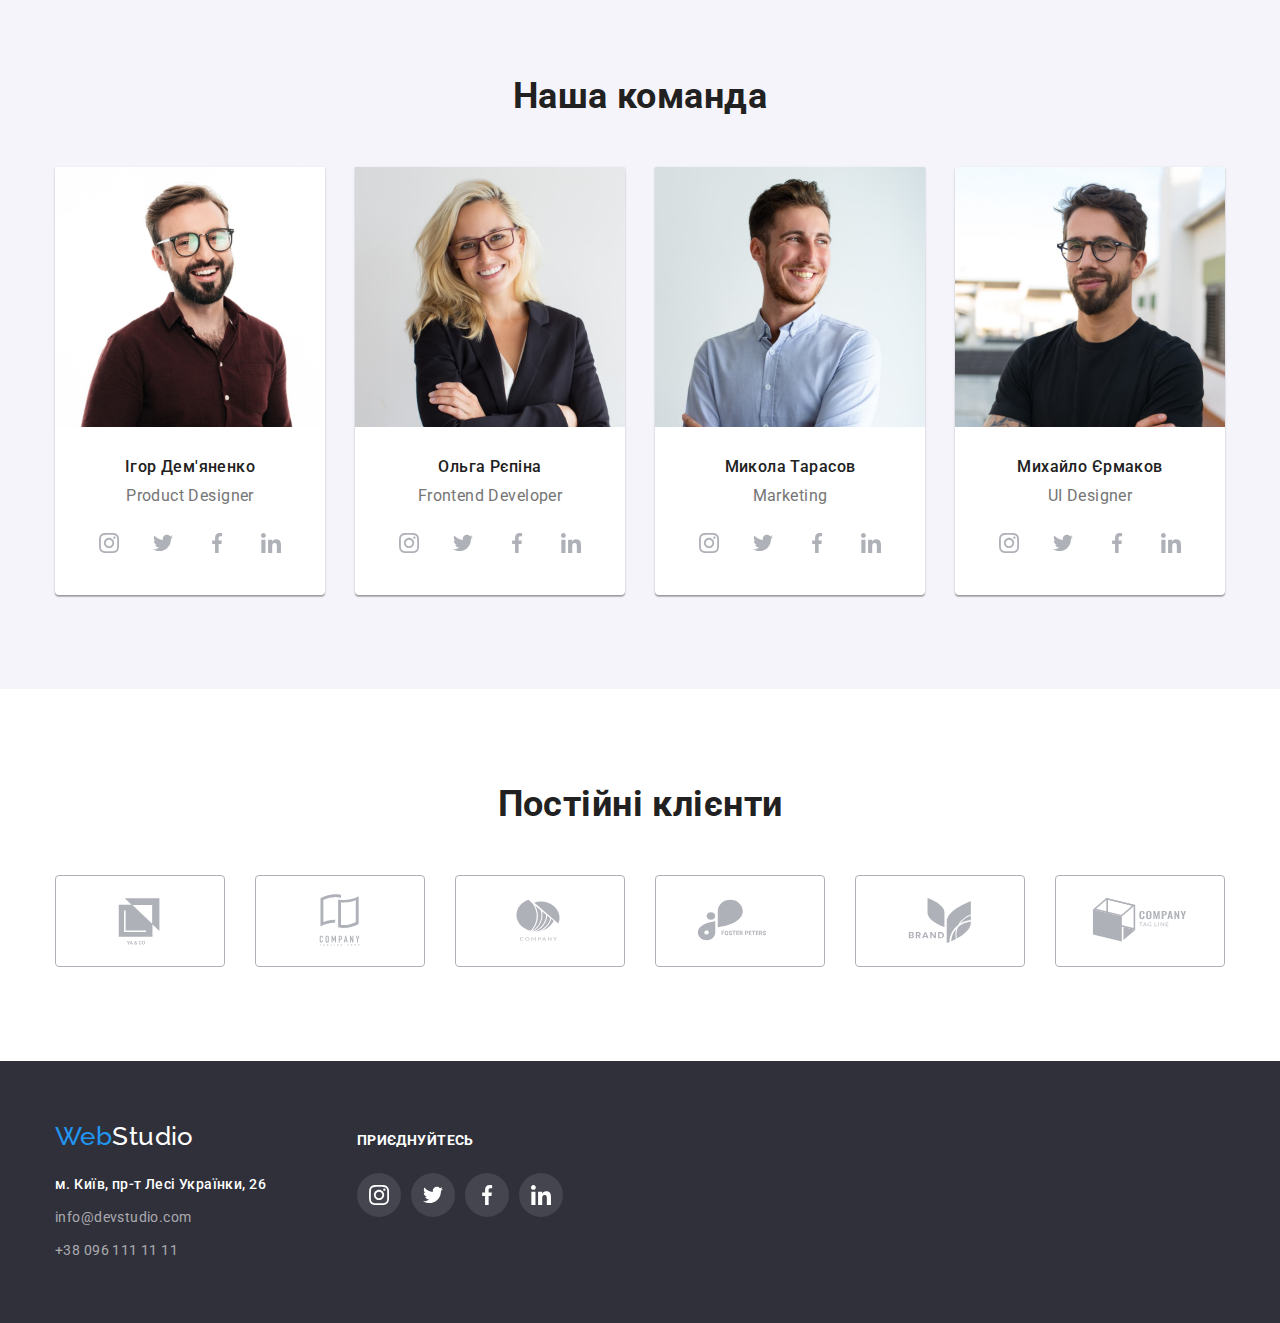
==== commit 1077fcd2: "add change" ====
--- a/index.html
+++ b/index.html
@@ -1,560 +1,426 @@
 <!DOCTYPE html>
 <html lang="uk">
-  <head>
-    <meta charset="UTF-8" />
-    <meta http-equiv="X-UA-Compatible" content="IE=edge" />
-    <meta name="viewport" content="width=device-width, initial-scale=1.0" />
-    <title>WebStudio</title>
-    <link
-      href="https://fonts.googleapis.com/css2?family=Raleway:wght@700&family=Roboto:wght@400;500;700;900&display=swap"
-      rel="stylesheet"
-    />
-    <link
-      rel="stylesheet"
-      href="https://cdn.jsdelivr.net/npm/modern-normalize@1.1.0/modern-normalize.min.css"
-    />
-    <link rel="stylesheet" href="./css/styles.css" />
-  </head>
-
-  <body>
-    <!-- Header -->
-    <header class="page-header">
-      <div class="container page-header-container">
-        <!-- Nav -->
-        <nav class="page-navigation">
-          <a class="logo" href="./index.html"
-            ><span class="part-web">Web</span>Studio</a
-          >
-          <ul class="list list-nav menu-list">
-            <li class="list-item">
-              <a class="list-link link current" href="./index.html">Студія</a>
+
+<head>
+  <meta charset="UTF-8" />
+  <meta http-equiv="X-UA-Compatible" content="IE=edge" />
+  <meta name="viewport" content="width=device-width, initial-scale=1.0" />
+  <title>WebStudio</title>
+  <link href="https://fonts.googleapis.com/css2?family=Raleway:wght@700&family=Roboto:wght@400;500;700;900&display=swap"
+    rel="stylesheet" />
+  <link rel="stylesheet" href="https://cdn.jsdelivr.net/npm/modern-normalize@1.1.0/modern-normalize.min.css" />
+  <link rel="stylesheet" href="./css/styles.css" />
+</head>
+
+<body>
+  <!-- Header -->
+  <header class="page-header">
+    <div class="container page-header-container">
+      <!-- Nav -->
+      <nav class="page-navigation">
+        <a class="logo" href="./index.html"><span class="part-web">Web</span>Studio</a>
+        <ul class="list list-nav menu-list">
+          <li class="list-item">
+            <a class="list-link link current" href="./index.html">Студія</a>
+          </li>
+          <li class="list-item">
+            <a class="list-link link" href="./portfolio.html">Портфоліо</a>
+          </li>
+          <li class="list-item">
+            <a class="list-link link" href="">Контакти</a>
+          </li>
+        </ul>
+      </nav>
+
+      <ul class="list menu-list contacts">
+        <li>
+          <a class="email-header link" href="mailto:info@devstudio.com">
+            <svg class="icon-email" width="16" height="12">
+              <use href="./images/icons.svg#icon-email"></use>
+            </svg>info@devstudio.com</a>
+        </li>
+        <li>
+          <a class="phone-header link" href="tel:+380961111111">
+            <svg class="icon-phone" width="10" height="16">
+              <use href="./images/icons.svg#icon-phone"></use>
+            </svg>+38 096 111 11 11</a>
+        </li>
+      </ul>
+    </div>
+  </header>
+  <!-- Main -->
+  <main>
+    <!-- Section 1 -->
+    <section class="hero">
+      <div class="container">
+        <h1 class="hero-title">Ефективні рішення для вашого бізнесу</h1>
+        <button type="button" class="modal-button" data-modal-open>Замовити послугу</button>
+      </div>
+    </section>
+
+    <!--Section 2  -->
+    <section class="benefits section">
+      <div class="container container-benefits">
+        <h2 class="visually-hidden">Наші переваги</h2>
+        <ul class="list img-block">
+          <li class="card-benefits">
+            <div class="icon-benefits">
+              <svg width="70" height="70">
+                <use href="./images/icons.svg#icon-antenna"></use>
+              </svg>
+            </div>
+            <h3 class="list-benefits">УВАГА ДО ДЕТАЛЕЙ</h3>
+            <p class="text-benefits">
+              Ідейні міркування, і навіть початок повсякд енної роботи з
+              формування позиції.
+            </p>
+          </li>
+
+          <li class="card-benefits">
+            <div class="icon-benefits">
+              <svg width="70" height="70">
+                <use href="./images/icons.svg#icon-clock"></use>
+              </svg>
+            </div>
+            <h3 class="list-benefits">ПУНКТУАЛЬНІСТЬ</h3>
+            <p class="text-benefits">
+              Завдання організації, особливо рамки і місце навчання кадрів
+              тягне у себе.
+            </p>
+          </li>
+          <li class="card-benefits">
+            <div class="icon-benefits">
+              <svg width="70" height="70">
+                <use href="./images/icons.svg#icon-diagram"></use>
+              </svg>
+            </div>
+            <h3 class="list-benefits">ПЛАНУВАННЯ</h3>
+            <p class="text-benefits">
+              Так само консультація з широким активом значною мірою зумовлює.
+            </p>
+          </li>
+          <li class="card-benefits">
+            <div class="icon-benefits">
+              <svg width="70" height="70">
+                <use href="./images/icons.svg#icon-astronaut"></use>
+              </svg>
+            </div>
+            <h3 class="list-benefits">СУЧАСНІ ТЕХНОЛОГІЇ</h3>
+            <p class="text-benefits">
+              Значимість цих проблем настільки очевидна, що реалізація
+              планових завдань.
+            </p>
+          </li>
+        </ul>
+      </div>
+    </section>
+
+    <!--Section 3  -->
+    <section class="work">
+      <div class="container">
+        <h2 class="secondary-title">Чим ми займаємося</h2>
+        <ul class="list img-block">
+          <li class="img-card">
+            <div class="overlay-img-card">
+              <img src="./images/leptop.jpg" alt="ноутбук" width="370" />
+              <p class="text-card">Декстопні додатки</p>
+            </div>
+          </li>
+
+          <li class="img-card">
+            <div class="overlay-img-card">
+              <img src="./images/smartfon.jpg" alt="смартфон" width="370" />
+              <p class="text-card">Мобільні додатки</p>
+            </div>
+          </li>
+
+          <li class="img-card">
+            <div class="overlay-img-card">
+              <img src="./images/tablet.jpg" alt="планшет" width="370" />
+              <p class="text-card">Дизайнерські рішення</p>
+            </div>
+          </li>
+        </ul>
+      </div>
+    </section>
+
+    <!-- Section 4 -->
+    <section class="team section">
+      <div class="container">
+        <h2 class="secondary-title">Наша команда</h2>
+        <ul class="list img-block">
+          <li class="person-block img-card-team">
+            <img src="./images/foto1.jpg" alt="Ігор Дем'яненко" width="270" />
+            <div class="person-card">
+              <h3 class="person">Ігор Дем'яненко</h3>
+              <p class="profession" lang="en">Product Designer</p>
+              <ul class="social-list list">
+                <li class="social-list-item">
+                  <a href="" class="social-list-link">
+                    <svg lang="en" aria-label="instagram" class="social-list-icon">
+                      <use href="./images/icons.svg#icon-instagram"></use>
+                    </svg>
+                  </a>
+                </li>
+                <li class="social-list-item">
+                  <a href="" class="social-list-link">
+                    <svg lang="en" aria-label="twitter" class="social-list-icon">
+                      <use href="./images/icons.svg#icon-twitter"></use>
+                    </svg>
+                  </a>
+                </li>
+                <li class="social-list-item">
+                  <a href="" class="social-list-link">
+                    <svg lang="en" aria-label="facebook" class="social-list-icon">
+                      <use href="./images/icons.svg#icon-facebook"></use>
+                    </svg>
+                  </a>
+                </li>
+                <li class="social-list-item">
+                  <a href="" class="social-list-link">
+                    <svg lang="en" aria-label="linkedin" class="social-list-icon">
+                      <use href="./images/icons.svg#icon-linkedin"></use>
+                    </svg>
+                  </a>
+                </li>
+              </ul>
+            </div>
+          </li>
+
+          <li class="person-block img-card-team">
+            <img src="./images/foto2.jpg" alt="Ольга Рєпіна" width="270" />
+            <div class="person-card">
+              <h3 class="person">Ольга Рєпіна</h3>
+              <p class="profession" lang="en">Frontend Developer</p>
+              <ul class="social-list list">
+                <li class="social-list-item">
+                  <a href="" class="social-list-link">
+                    <svg lang="en" aria-label="instagram" class="social-list-icon">
+                      <use href="./images/icons.svg#icon-instagram"></use>
+                    </svg>
+                  </a>
+                </li>
+                <li class="social-list-item">
+                  <a href="" class="social-list-link">
+                    <svg lang="en" aria-label="twitter" class="social-list-icon">
+                      <use href="./images/icons.svg#icon-twitter"></use>
+                    </svg>
+                  </a>
+                </li>
+                <li class="social-list-item">
+                  <a href="" class="social-list-link">
+                    <svg lang="en" aria-label="facebook" class="social-list-icon">
+                      <use href="./images/icons.svg#icon-facebook"></use>
+                    </svg>
+                  </a>
+                </li>
+                <li class="social-list-item">
+                  <a href="" class="social-list-link">
+                    <svg lang="en" aria-label="linkedin" class="social-list-icon">
+                      <use href="./images/icons.svg#icon-linkedin"></use>
+                    </svg>
+                  </a>
+                </li>
+              </ul>
+            </div>
+          </li>
+
+          <li class="person-block img-card-team">
+            <img src="./images/foto3.jpg" alt="Микола Тарасов" width="270" />
+            <div class="person-card">
+              <h3 class="person">Микола Тарасов</h3>
+              <p class="profession" lang="en">Marketing</p>
+              <ul class="social-list list">
+                <li class="social-list-item">
+                  <a href="" class="social-list-link">
+                    <svg lang="en" aria-label="instagram" class="social-list-icon">
+                      <use href="./images/icons.svg#icon-instagram"></use>
+                    </svg>
+                  </a>
+                </li>
+                <li class="social-list-item">
+                  <a href="" class="social-list-link">
+                    <svg lang="en" aria-label="twitter" class="social-list-icon">
+                      <use href="./images/icons.svg#icon-twitter"></use>
+                    </svg>
+                  </a>
+                </li>
+                <li class="social-list-item">
+                  <a href="" class="social-list-link">
+                    <svg lang="en" aria-label="facebook" class="social-list-icon">
+                      <use href="./images/icons.svg#icon-facebook"></use>
+                    </svg>
+                  </a>
+                </li>
+                <li class="social-list-item">
+                  <a href="" class="social-list-link">
+                    <svg lang="en" aria-label="linkedin" class="social-list-icon">
+                      <use href="./images/icons.svg#icon-linkedin"></use>
+                    </svg>
+                  </a>
+                </li>
+              </ul>
+            </div>
+          </li>
+
+          <li class="person-block img-card-team">
+            <img src="./images/foto4.jpg" alt="Михайло Єрмаков" width="270" />
+            <div class="person-card">
+              <h3 class="person">Михайло Єрмаков</h3>
+              <p class="profession" lang="en">UI Designer</p>
+              <ul class="social-list list">
+                <li class="social-list-item">
+                  <a href="" class="social-list-link">
+                    <svg lang="en" aria-label="instagram" class="social-list-icon">
+                      <use href="./images/icons.svg#icon-instagram"></use>
+                    </svg>
+                  </a>
+                </li>
+                <li class="social-list-item">
+                  <a href="" class="social-list-link">
+                    <svg lang="en" aria-label="twitter" class="social-list-icon">
+                      <use href="./images/icons.svg#icon-twitter"></use>
+                    </svg>
+                  </a>
+                </li>
+                <li class="social-list-item">
+                  <a href="" class="social-list-link">
+                    <svg lang="en" aria-label="facebook" class="social-list-icon">
+                      <use href="./images/icons.svg#icon-facebook"></use>
+                    </svg>
+                  </a>
+                </li>
+                <li class="social-list-item">
+                  <a href="" class="social-list-link">
+                    <svg lang="en" aria-label="linkedin" class="social-list-icon">
+                      <use href="./images/icons.svg#icon-linkedin"></use>
+                    </svg>
+                  </a>
+                </li>
+              </ul>
+            </div>
+          </li>
+        </ul>
+      </div>
+    </section>
+    <!-- Section 5 -->
+    <section class="section">
+      <div class="container">
+        <h2 class="secondary-title">Постійні клієнти</h2>
+        <ul class="list clients-item">
+          <li>
+            <a class="clients-link" href="" rel="noopener nooferrer" target="_blank" aria-label="logo1">
+              <svg class="clients-icon" width="106" height="60">
+                <use href="./images/icons.svg#icon-Logo1"></use>
+              </svg>
+            </a>
+          </li>
+          <li class="card-logo">
+            <a class="clients-link" href="" rel="noopener nooferrer" target="_blank" aria-label="logo1">
+              <svg class="clients-icon" width="106" height="60">
+                <use href="./images/icons.svg#icon-Logo2"></use>
+              </svg>
+            </a>
+          </li>
+          <li class="card-logo">
+            <a class="clients-link" href="" rel="noopener nooferrer" target="_blank" aria-label="logo1">
+              <svg class="clients-icon" width="106" height="60">
+                <use href="./images/icons.svg#icon-Logo3"></use>
+              </svg>
+            </a>
+          </li>
+          <li>
+            <a class="clients-link" href="" rel="noopener nooferrer" target="_blank" aria-label="logo1">
+              <svg class="clients-icon" width="106" height="60">
+                <use href="./images/icons.svg#icon-Logo4"></use>
+              </svg>
+            </a>
+          </li>
+          <li>
+            <a class="clients-link" href="" rel="noopener nooferrer" target="_blank" aria-label="logo1">
+              <svg class="clients-icon" width="106" height="60">
+                <use href="./images/icons.svg#icon-Logo5"></use>
+              </svg>
+            </a>
+          </li>
+          <li>
+            <a class="clients-link" href="" rel="noopener nooferrer" target="_blank" aria-label="logo1">
+              <svg class="clients-icon" width="106" height="60">
+                <use href="./images/icons.svg#icon-Logo6"></use>
+              </svg>
+            </a>
+          </li>
+        </ul>
+      </div>
+    </section>
+  </main>
+
+  <!-- Footer -->
+  <footer class="footer-studio">
+    <div class="container general-footer">
+      <div class="contacts-footer">
+        <a class="logo logo-footer" href="./index.html"><span class="part-web">Web</span><span
+            class="part-studio">Studio</span></a>
+        <address class="footer-address-list">
+          <ul class="list footer-link">
+            <li class="item-footer-link">
+              <a class="address-footer link" href="https://goo.gl/maps/8H2E5bX3g8Qr2Y2R6" target="_blank"
+                rel="noopener noreferrer nofollow ">м. Київ, пр-т Лесі Українки, 26</a>
             </li>
-            <li class="list-item">
-              <a class="list-link link" href="./portfolio.html">Портфоліо</a>
+            <li class="item-footer-link">
+              <a class="email-footer link" href="mailto:info@devstudio.com">info@devstudio.com</a>
             </li>
-            <li class="list-item">
-              <a class="list-link link" href="">Контакти</a>
+            <li class="item-footer-link">
+              <a class="phone-number-footer link" href="tel:+380961111111">+38 096 111 11 11</a>
             </li>
           </ul>
-        </nav>
-
-        <ul class="list menu-list contacts">
-          <li>
-            <a class="email-header link" href="mailto:info@devstudio.com">
-              <svg class="icon-email" width="16" height="12">
-                <use href="./images/icons.svg#icon-email"></use></svg
-              >info@devstudio.com</a
-            >
-          </li>
-          <li>
-            <a class="phone-header link" href="tel:+380961111111">
-              <svg class="icon-phone" width="10" height="16">
-                <use href="./images/icons.svg#icon-phone"></use></svg
-              >+38 096 111 11 11</a
-            >
-          </li>
-        </ul>
-      </div>
-    </header>
-    <!-- Main -->
-    <main>
-      <!-- Section 1 -->
-      <section class="hero">
-        <div class="container">
-          <h1 class="hero-title">Ефективні рішення для вашого бізнесу</h1>
-          <button type="button" class="modal-button" data-modal-open>Замовити послугу</button>
-        </div>
-      </section>
-
-      <!--Section 2  -->
-      <section class="benefits section">
-        <div class="container container-benefits">
-          <h2 class="visually-hidden">Наші переваги</h2>
-          <ul class="list img-block">
-            <li class="card-benefits">
-              <div class="icon-benefits">
-                <svg width="70" height="70">
-                  <use href="./images/icons.svg#icon-antenna"></use>
-                </svg>
-              </div>
-              <h3 class="list-benefits">УВАГА ДО ДЕТАЛЕЙ</h3>
-              <p class="text-benefits">
-                Ідейні міркування, і навіть початок повсякд енної роботи з
-                формування позиції.
-              </p>
-            </li>
-
-            <li class="card-benefits">
-              <div class="icon-benefits">
-                <svg width="70" height="70">
-                  <use href="./images/icons.svg#icon-clock"></use>
-                </svg>
-              </div>
-              <h3 class="list-benefits">ПУНКТУАЛЬНІСТЬ</h3>
-              <p class="text-benefits">
-                Завдання організації, особливо рамки і місце навчання кадрів
-                тягне у себе.
-              </p>
-            </li>
-            <li class="card-benefits">
-              <div class="icon-benefits">
-                <svg width="70" height="70">
-                  <use href="./images/icons.svg#icon-diagram"></use>
-                </svg>
-              </div>
-              <h3 class="list-benefits">ПЛАНУВАННЯ</h3>
-              <p class="text-benefits">
-                Так само консультація з широким активом значною мірою зумовлює.
-              </p>
-            </li>
-            <li class="card-benefits">
-              <div class="icon-benefits">
-                <svg width="70" height="70">
-                  <use href="./images/icons.svg#icon-astronaut"></use>
-                </svg>
-              </div>
-              <h3 class="list-benefits">СУЧАСНІ ТЕХНОЛОГІЇ</h3>
-              <p class="text-benefits">
-                Значимість цих проблем настільки очевидна, що реалізація
-                планових завдань.
-              </p>
-            </li>
-          </ul>
-        </div>
-      </section>
-
-      <!--Section 3  -->
-      <section class="work">
-        <div class="container">
-          <h2 class="secondary-title">Чим ми займаємося</h2>
-          <ul class="list img-block">
-            <li class="img-card">
-              <div class="overlay-img-card">
-              <img src="./images/leptop.jpg" alt="ноутбук" width="370" />
-              <p class="text-card">Декстопні додатки</p>
-              </div>
-            </li>
-
-            <li class="img-card">
-              <div class="overlay-img-card">
-              <img src="./images/smartfon.jpg" alt="смартфон" width="370" />
-              <p class="text-card">Мобільні додатки</p>
-              </div>
-            </li>
-
-            <li class="img-card">
-              <div class="overlay-img-card">
-              <img src="./images/tablet.jpg" alt="планшет" width="370" />
-              <p class="text-card">Дизайнерські рішення</p>
-              </div>
-            </li>
-          </ul>
-        </div>
-      </section>
-
-      <!-- Section 4 -->
-      <section class="team section">
-        <div class="container">
-          <h2 class="secondary-title">Наша команда</h2>
-          <ul class="list img-block">
-            <li class="person-block img-card-team">
-              <img src="./images/foto1.jpg" alt="Ігор Дем'яненко" width="270" />
-              <div class="person-card">
-                <h3 class="person">Ігор Дем'яненко</h3>
-                <p class="profession" lang="en">Product Designer</p>
-                <ul class="social-list list">
-                  <li class="social-list-item">
-                    <a href="" class="social-list-link">
-                      <svg
-                        lang="en"
-                        aria-label="instagram"
-                        class="social-list-icon"
-                      >
-                        <use href="./images/icons.svg#icon-instagram"></use>
-                      </svg>
-                    </a>
-                  </li>
-                  <li class="social-list-item">
-                    <a href="" class="social-list-link">
-                      <svg
-                        lang="en"
-                        aria-label="twitter"
-                        class="social-list-icon"
-                      >
-                        <use href="./images/icons.svg#icon-twitter"></use>
-                      </svg>
-                    </a>
-                  </li>
-                  <li class="social-list-item">
-                    <a href="" class="social-list-link">
-                      <svg
-                        lang="en"
-                        aria-label="facebook"
-                        class="social-list-icon"
-                      >
-                        <use href="./images/icons.svg#icon-facebook"></use>
-                      </svg>
-                    </a>
-                  </li>
-                  <li class="social-list-item">
-                    <a href="" class="social-list-link">
-                      <svg
-                        lang="en"
-                        aria-label="linkedin"
-                        class="social-list-icon"
-                      >
-                        <use href="./images/icons.svg#icon-linkedin"></use>
-                      </svg>
-                    </a>
-                  </li>
-                </ul>
-              </div>
-            </li>
-
-            <li class="person-block img-card-team">
-              <img src="./images/foto2.jpg" alt="Ольга Рєпіна" width="270" />
-              <div class="person-card">
-                <h3 class="person">Ольга Рєпіна</h3>
-                <p class="profession" lang="en">Frontend Developer</p>
-                <ul class="social-list list">
-                  <li class="social-list-item">
-                    <a href="" class="social-list-link">
-                      <svg
-                        lang="en"
-                        aria-label="instagram"
-                        class="social-list-icon"
-                      >
-                        <use href="./images/icons.svg#icon-instagram"></use>
-                      </svg>
-                    </a>
-                  </li>
-                  <li class="social-list-item">
-                    <a href="" class="social-list-link">
-                      <svg
-                        lang="en"
-                        aria-label="twitter"
-                        class="social-list-icon"
-                      >
-                        <use href="./images/icons.svg#icon-twitter"></use>
-                      </svg>
-                    </a>
-                  </li>
-                  <li class="social-list-item">
-                    <a href="" class="social-list-link">
-                      <svg
-                        lang="en"
-                        aria-label="facebook"
-                        class="social-list-icon"
-                      >
-                        <use href="./images/icons.svg#icon-facebook"></use>
-                      </svg>
-                    </a>
-                  </li>
-                  <li class="social-list-item">
-                    <a href="" class="social-list-link">
-                      <svg
-                        lang="en"
-                        aria-label="linkedin"
-                        class="social-list-icon"
-                      >
-                        <use href="./images/icons.svg#icon-linkedin"></use>
-                      </svg>
-                    </a>
-                  </li>
-                </ul>
-              </div>
-            </li>
-
-            <li class="person-block img-card-team">
-              <img src="./images/foto3.jpg" alt="Микола Тарасов" width="270" />
-              <div class="person-card">
-                <h3 class="person">Микола Тарасов</h3>
-                <p class="profession" lang="en">Marketing</p>
-                <ul class="social-list list">
-                  <li class="social-list-item">
-                    <a href="" class="social-list-link">
-                      <svg
-                        lang="en"
-                        aria-label="instagram"
-                        class="social-list-icon"
-                      >
-                        <use href="./images/icons.svg#icon-instagram"></use>
-                      </svg>
-                    </a>
-                  </li>
-                  <li class="social-list-item">
-                    <a href="" class="social-list-link">
-                      <svg
-                        lang="en"
-                        aria-label="twitter"
-                        class="social-list-icon"
-                      >
-                        <use href="./images/icons.svg#icon-twitter"></use>
-                      </svg>
-                    </a>
-                  </li>
-                  <li class="social-list-item">
-                    <a href="" class="social-list-link">
-                      <svg
-                        lang="en"
-                        aria-label="facebook"
-                        class="social-list-icon"
-                      >
-                        <use href="./images/icons.svg#icon-facebook"></use>
-                      </svg>
-                    </a>
-                  </li>
-                  <li class="social-list-item">
-                    <a href="" class="social-list-link">
-                      <svg
-                        lang="en"
-                        aria-label="linkedin"
-                        class="social-list-icon"
-                      >
-                        <use href="./images/icons.svg#icon-linkedin"></use>
-                      </svg>
-                    </a>
-                  </li>
-                </ul>
-              </div>
-            </li>
-
-            <li class="person-block img-card-team">
-              <img src="./images/foto4.jpg" alt="Михайло Єрмаков" width="270" />
-              <div class="person-card">
-                <h3 class="person">Михайло Єрмаков</h3>
-                <p class="profession" lang="en">UI Designer</p>
-                <ul class="social-list list">
-                  <li class="social-list-item">
-                    <a href="" class="social-list-link">
-                      <svg
-                        lang="en"
-                        aria-label="instagram"
-                        class="social-list-icon"
-                      >
-                        <use href="./images/icons.svg#icon-instagram"></use>
-                      </svg>
-                    </a>
-                  </li>
-                  <li class="social-list-item">
-                    <a href="" class="social-list-link">
-                      <svg
-                        lang="en"
-                        aria-label="twitter"
-                        class="social-list-icon"
-                      >
-                        <use href="./images/icons.svg#icon-twitter"></use>
-                      </svg>
-                    </a>
-                  </li>
-                  <li class="social-list-item">
-                    <a href="" class="social-list-link">
-                      <svg
-                        lang="en"
-                        aria-label="facebook"
-                        class="social-list-icon"
-                      >
-                        <use href="./images/icons.svg#icon-facebook"></use>
-                      </svg>
-                    </a>
-                  </li>
-                  <li class="social-list-item">
-                    <a href="" class="social-list-link">
-                      <svg
-                        lang="en"
-                        aria-label="linkedin"
-                        class="social-list-icon"
-                      >
-                        <use href="./images/icons.svg#icon-linkedin"></use>
-                      </svg>
-                    </a>
-                  </li>
-                </ul>
-              </div>
-            </li>
-          </ul>
-        </div>
-      </section>
-      <!-- Section 5 -->
-      <section class="section">
-        <div class="container">
-          <h2 class="secondary-title">Постійні клієнти</h2>
-          <ul class="list clients-item">
-            <li>
-              <a
-                class="clients-link"
-                href=""
-                rel="noopener nooferrer"
-                target="_blank"
-                aria-label="logo1"
-              >
-                <svg class="clients-icon" width="106" height="60">
-                  <use href="./images/icons.svg#icon-Logo1"></use>
-                </svg>
-              </a>
-            </li>
-            <li class="card-logo">
-              <a
-                class="clients-link"
-                href=""
-                rel="noopener nooferrer"
-                target="_blank"
-                aria-label="logo1"
-              >
-                <svg class="clients-icon" width="106" height="60">
-                  <use href="./images/icons.svg#icon-Logo2"></use>
-                </svg>
-              </a>
-            </li>
-            <li class="card-logo">
-              <a
-                class="clients-link"
-                href=""
-                rel="noopener nooferrer"
-                target="_blank"
-                aria-label="logo1"
-              >
-                <svg class="clients-icon" width="106" height="60">
-                  <use href="./images/icons.svg#icon-Logo3"></use>
-                </svg>
-              </a>
-            </li>
-            <li>
-              <a
-                class="clients-link"
-                href=""
-                rel="noopener nooferrer"
-                target="_blank"
-                aria-label="logo1"
-              >
-                <svg class="clients-icon" width="106" height="60">
-                  <use href="./images/icons.svg#icon-Logo4"></use>
-                </svg>
-              </a>
-            </li>
-            <li>
-              <a
-                class="clients-link"
-                href=""
-                rel="noopener nooferrer"
-                target="_blank"
-                aria-label="logo1"
-              >
-                <svg class="clients-icon" width="106" height="60">
-                  <use href="./images/icons.svg#icon-Logo5"></use>
-                </svg>
-              </a>
-            </li>
-            <li>
-              <a
-                class="clients-link"
-                href=""
-                rel="noopener nooferrer"
-                target="_blank"
-                aria-label="logo1"
-              >
-                <svg class="clients-icon" width="106" height="60">
-                  <use href="./images/icons.svg#icon-Logo6"></use>
-                </svg>
-              </a>
-            </li>
-          </ul>
-        </div>
-      </section>
-    </main>
-
-    <!-- Footer -->
-    <footer class="footer-studio">
-      <div class="container general-footer">
-        <div class="contacts-footer">
-          <a class="logo logo-footer" href="./index.html"
-            ><span class="part-web">Web</span
-            ><span class="part-studio">Studio</span></a
-          >
-          <address class="footer-address-list">
-            <ul class="list footer-link">
-              <li class="item-footer-link">
-                <a
-                  class="address-footer link"
-                  href="https://goo.gl/maps/8H2E5bX3g8Qr2Y2R6"
-                  target="_blank"
-                  rel="noopener noreferrer nofollow "
-                  >м. Київ, пр-т Лесі Українки, 26</a
-                >
-              </li>
-              <li class="item-footer-link">
-                <a class="email-footer link" href="mailto:info@devstudio.com"
-                  >info@devstudio.com</a
-                >
-              </li>
-              <li class="item-footer-link">
-                <a class="phone-number-footer link" href="tel:+380961111111"
-                  >+38 096 111 11 11</a
-                >
-              </li>
-            </ul>
-          </address>
-        </div>
-        <div class="social-icon-footer">
-          <strong class="title-icon-footer">Приєднуйтесь</strong>
-          <ul class="social-list-footer list">
-            <li class="social-list-item">
-              <a href="" class="icon-footer">
-                <svg
-                  lang="en"
-                  aria-label="instagram icon"
-                  class="social-list-icon-footer"
-                >
-                  <use href="./images/icons.svg#icon-instagram"></use>
-                </svg>
-              </a>
-            </li>
-            <li class="social-list-item">
-              <a href="" class="icon-footer">
-                <svg
-                  lang="en"
-                  aria-label="twitter icon"
-                  class="social-list-icon-footer"
-                >
-                  <use href="./images/icons.svg#icon-twitter"></use>
-                </svg>
-              </a>
-            </li>
-            <li class="social-list-item">
-              <a href="" class="icon-footer">
-                <svg
-                  lang="en"
-                  aria-label="facebook icon"
-                  class="social-list-icon-footer"
-                >
-                  <use href="./images/icons.svg#icon-facebook"></use>
-                </svg>
-              </a>
-            </li>
-            <li class="social-list-item">
-              <a href="" class="icon-footer">
-                <svg
-                  lang="en"
-                  aria-label="linkedin icon"
-                  class="social-list-icon-footer"
-                >
-                  <use href="./images/icons.svg#icon-linkedin"></use>
-                </svg>
-              </a>
-            </li>
-          </ul>
-        </div>
-      </div>
-    </footer>
-    <div class="backdrop is-hidden" data-modal>
-      <div class="modal">
-        <button type="button" class="modal-close-btn" data-modal-close>
-          <svg class="modal-close-icon" widht="18" height="18">
-            <use href="./images/icons.svg#icon-close" ></use>
-          </svg>
-        </button>
+        </address>
+      </div>
+      <div class="social-icon-footer">
+        <strong class="title-icon-footer">Приєднуйтесь</strong>
+        <ul class="social-list-footer list">
+          <li class="social-list-item">
+            <a href="" class="icon-footer">
+              <svg lang="en" aria-label="instagram icon" class="social-list-icon-footer">
+                <use href="./images/icons.svg#icon-instagram"></use>
+              </svg>
+            </a>
+          </li>
+          <li class="social-list-item">
+            <a href="" class="icon-footer">
+              <svg lang="en" aria-label="twitter icon" class="social-list-icon-footer">
+                <use href="./images/icons.svg#icon-twitter"></use>
+              </svg>
+            </a>
+          </li>
+          <li class="social-list-item">
+            <a href="" class="icon-footer">
+              <svg lang="en" aria-label="facebook icon" class="social-list-icon-footer">
+                <use href="./images/icons.svg#icon-facebook"></use>
+              </svg>
+            </a>
+          </li>
+          <li class="social-list-item">
+            <a href="" class="icon-footer">
+              <svg lang="en" aria-label="linkedin icon" class="social-list-icon-footer">
+                <use href="./images/icons.svg#icon-linkedin"></use>
+              </svg>
+            </a>
+          </li>
+        </ul>
       </div>
     </div>
-    <script src="./js/modal.js"></script>
-  </body>
-</html>
+  </footer>
+  <div class="backdrop is-hidden" data-modal>
+    <div class="modal">
+      <button type="button" class="modal-close-btn" data-modal-close>
+        <svg class="modal-close-icon" widht="18" height="18">
+          <use href="./images/icons.svg#icon-close"></use>
+        </svg>
+      </button>
+    </div>
+  </div>
+  <script src="./js/modal.js"></script>
+</body>
+
+</html>--- a/css/styles.css
+++ b/css/styles.css
@@ -29,32 +29,40 @@
   margin-top: 0;
   margin-bottom: 0;
 }
+
 ul,
 ol {
   margin-top: 0;
   margin-bottom: 0;
   padding-left: 0;
 }
+
 a {
   text-decoration: none;
 }
+
 img {
   display: block;
 }
+
 button {
   cursor: pointer;
 }
+
 div {
   display: block;
 }
+
 .logo,
 .link {
   text-decoration: none;
   font-weight: 500;
 }
+
 .list {
   list-style: none;
 }
+
 body {
   font-family: "Roboto", sans-serif;
   font-size: 14px;
@@ -70,27 +78,33 @@
   padding-left: 15px;
   padding-right: 15px;
 }
+
 /* =====HEADER===== */
 .page-header-container {
   display: flex;
   align-items: center;
 }
+
 .page-header {
-  padding-top: 20px;
-  padding-bottom: 25px;
-  
+  /* padding-top: 20px;
+  padding-bottom: 25px; */
+
   border-bottom: 1px solid var(--border-color-header);
 }
+
 .page-navigation {
   display: flex;
   align-items: center;
 }
+
 .menu-list {
   display: flex;
 }
+
 .list-item:not(:last-child) {
   margin-right: 50px;
 }
+
 .logo {
   font-family: "Raleway";
   font-style: normal;
@@ -99,12 +113,15 @@
   color: #000000;
   margin-right: 93px;
 }
+
 .part-web {
   color: var(--accent-color);
 }
+
 .part-studio {
   color: var(--secondary-text-color-light);
 }
+
 .list-nav .link {
   color: var(--main-text-color-dark);
 }
@@ -117,29 +134,32 @@
   padding-bottom: 32px;
   font-weight: 500;
 
-  
+
   color: var(--main-text-color-dark);
   transition: color var(--transition-color);
 }
+
 .link:hover,
 .link:focus {
   color: var(--accent-color);
 }
+
 .list-link.current {
   color: var(--accent-color);
 }
 
-.current::after{
+.current::after {
   content: "";
   position: absolute;
   display: block;
   width: 100%;
   height: 4px;
-   bottom: -1px;
+  bottom: -1px;
   background-color: var(--accent-color);
   border-radius: 2px;
   transition: color var(--transition-color), backgraund var(--transition-bgc);
 }
+
 .email-header,
 .phone-header {
   display: flex;
@@ -148,14 +168,16 @@
   font-weight: 500;
   line-height: 1.14;
   letter-spacing: 0.02em;
-  padding: 32px 0px;
+  padding: 32px 32px;
   color: var(--secondary-text-color-dark);
   fill: currentColor;
   transition: color var(--transition-color);
 }
+
 .contacts {
   margin-left: auto;
 }
+
 .email-header {
   margin-right: 50px;
 }
@@ -169,10 +191,12 @@
   margin-right: 10px;
   fill: var(-icon-header-color);
 }
+
 .icon-email:hover,
 .icon-phone:hover {
   fill: var(--accent-color);
 }
+
 .icon-email:focus,
 .icon-phone:focus {
   fill: var(--accent-color);
@@ -185,10 +209,8 @@
   background: var(--background-hero);
   padding: 200px 0px;
   background-color: var(--background-color-hero);
-  background-image: linear-gradient(
-      rgba(47, 48, 58, 0.4),
-      rgba(47, 48, 58, 0.4)
-    ),
+  background-image: linear-gradient(rgba(47, 48, 58, 0.4),
+      rgba(47, 48, 58, 0.4)),
     url("../images/hero/bg.jpg");
   background-position: center;
   background-repeat: no-repeat;
@@ -196,6 +218,7 @@
   margin-left: auto;
   margin-right: auto;
 }
+
 .hero-title {
   font-weight: 900;
   font-size: 44px;
@@ -209,6 +232,7 @@
   margin-right: auto;
   margin-bottom: 30px;
 }
+
 .modal-button {
   font-family: "Roboto", sans-serif;
   font-style: normal;
@@ -228,6 +252,7 @@
   margin: auto;
   justify-content: center;
 }
+
 .button-link:active,
 .button-link:hover,
 .button-link:focus {
@@ -236,6 +261,7 @@
   box-shadow: 0px 3px 1px rgba(0, 0, 0, 0.1), 0px 1px 2px rgba(0, 0, 0, 0.08),
     0px 2px 2px rgba(0, 0, 0, 0.12);
 }
+
 .menu-buttons {
   display: flex;
 
@@ -260,10 +286,12 @@
   transition: color var(--transition-color),
     background-color var(--transition-bgc);
 }
+
 .section {
   padding-top: 94px;
   padding-bottom: 94px;
 }
+
 .visually-hidden {
   position: absolute;
   white-space: nowrap;
@@ -276,6 +304,7 @@
   clip-path: inset(50%);
   margin: -1px;
 }
+
 .list-benefits {
   font-size: 14px;
   line-height: 1.14;
@@ -283,13 +312,16 @@
   color: var(--main-text-color-dark);
   margin-bottom: 10px;
 }
+
 .text-benefits {
   line-height: 1.71;
   color: var(--secondary-text-color-dark);
 }
+
 .work {
   padding-bottom: 94px;
 }
+
 .secondary-title {
   font-size: 36px;
   line-height: 1.17;
@@ -297,6 +329,7 @@
   color: var(--main-text-color-dark);
   margin-bottom: 50px;
 }
+
 .team {
   background: var(--background-team);
 }
@@ -314,6 +347,7 @@
   padding-top: 30px;
   padding-bottom: 30px;
 }
+
 .person {
   font-weight: 500;
   font-size: 16px;
@@ -322,6 +356,7 @@
   color: var(--main-text-color-dark);
   margin-bottom: 10px;
 }
+
 .profession {
   font-size: 16px;
   line-height: 1.19;
@@ -329,11 +364,13 @@
   margin-bottom: 16px;
   color: var(--secondary-text-color-dark);
 }
+
 .social-list {
   display: flex;
   justify-content: center;
   column-gap: 10px;
 }
+
 .social-list-link {
   display: flex;
   align-items: center;
@@ -367,6 +404,7 @@
   flex-wrap: wrap;
   gap: 30px;
 }
+
 .card-benefits {
   flex-basis: calc((100% - 90px) / 4);
 }
@@ -389,22 +427,23 @@
 .img-card {
   flex-basis: calc((100% - 60px) / 3);
 }
+
 .text-card {
   position: absolute;
   font-weight: 700;
-    font-size: 14px;
-    line-height: 1.14;
-    text-align: center;
-    letter-spacing: 0.03em;
-    text-transform: uppercase;
-
-    width: 370px;
-    height: 70px;
-    padding: 27px 0px;
-    color: var(--secondary-text-color-light);
-    background: rgba(47, 48, 58, 0.8);
-    transform: translateY(-100%);
-      
+  font-size: 14px;
+  line-height: 1.14;
+  text-align: center;
+  letter-spacing: 0.03em;
+  text-transform: uppercase;
+
+  width: 370px;
+  height: 70px;
+  padding: 27px 0px;
+  color: var(--secondary-text-color-light);
+  background: rgba(47, 48, 58, 0.8);
+  transform: translateY(-100%);
+
 }
 
 .overlay-img-card {
@@ -418,6 +457,7 @@
 .image {
   background: var(--background);
 }
+
 .title {
   font-size: 18px;
   line-height: 2;
@@ -425,11 +465,13 @@
   margin-bottom: 4px;
   color: var(--main-text-color-dark);
 }
+
 .open-cards {
   font-size: 16px;
   line-height: 1.88;
   color: var(--secondary-text-color-dark);
 }
+
 .card {
   padding: 24px 20px 24px 20px;
   background: var(--background-basic);
@@ -440,6 +482,7 @@
 .img-card-link {
   display: block;
 }
+
 .img-card-link:hover,
 .img-card-link:focus {
   box-shadow: 0px 1px 1px rgba(0, 0, 0, 0.12), 0px 4px 4px rgba(0, 0, 0, 0.06),
@@ -450,6 +493,7 @@
   position: relative;
   overflow: hidden;
 }
+
 .overlay {
   position: absolute;
   top: 0;
@@ -477,6 +521,7 @@
   flex-wrap: wrap;
   gap: 30px;
 }
+
 .clients-link {
   display: flex;
   align-items: center;
@@ -489,6 +534,7 @@
   background-color: var(--background-basic);
   transition: color var(--transition-color);
 }
+
 .clients-icon {
   fill: currentColor;
 }
@@ -509,12 +555,15 @@
   padding-top: 60px;
   padding-bottom: 60px;
 }
+
 .logo-footer {
   margin-bottom: 20px;
 }
+
 .footer-address-list {
   margin-top: 20px;
 }
+
 .item-footer-link:not(:last-child) {
   margin-bottom: 9px;
 }
@@ -523,6 +572,7 @@
   font-style: normal;
   color: var(--secondary-text-color-light);
 }
+
 .email-footer,
 .phone-number-footer {
   font-style: normal;
@@ -532,10 +582,12 @@
   color: var(--footer-contacts-color);
   transition: color var(--transition-color);
 }
+
 .general-footer {
   display: flex;
   align-items: baseline;
 }
+
 .contacts-footer {
   margin-right: 70px;
 }
@@ -547,12 +599,14 @@
   text-transform: uppercase;
   color: var(--secondary-text-color-light);
 }
+
 .social-list-footer {
   display: flex;
   justify-content: center;
   column-gap: 10px;
   margin-top: 20px;
 }
+
 .icon-footer {
   display: flex;
   align-items: center;
@@ -579,6 +633,7 @@
   height: 20px;
   fill: var(--secondary-text-color-light);
 }
+
 /* ====/FOOTER============================================= */
 
 .backdrop {
@@ -588,14 +643,14 @@
   z-index: 100;
   width: 100%;
   height: 100%;
-  
-  
+
+
   background-color: rgba(0, 0, 0, 0.5);
   transition: opacity 250ms ease, visibility 250ms ease;
 }
 
 .backdrop.is-hidden {
-   opacity: 0;
+  opacity: 0;
   visibility: hidden;
   pointer-events: none;
 
@@ -612,7 +667,7 @@
   box-shadow: 0px 1px 3px rgba(0, 0, 0, 0.12), 0px 1px 1px rgba(0, 0, 0, 0.14),
     0px 2px 1px rgba(0, 0, 0, 0.2);
   border-radius: 4px;
-  
+
 }
 
 .modal-close-btn {
@@ -631,6 +686,7 @@
   right: 8px;
 
 }
+
 .icon-close {
   fill: #000000;
-}
+}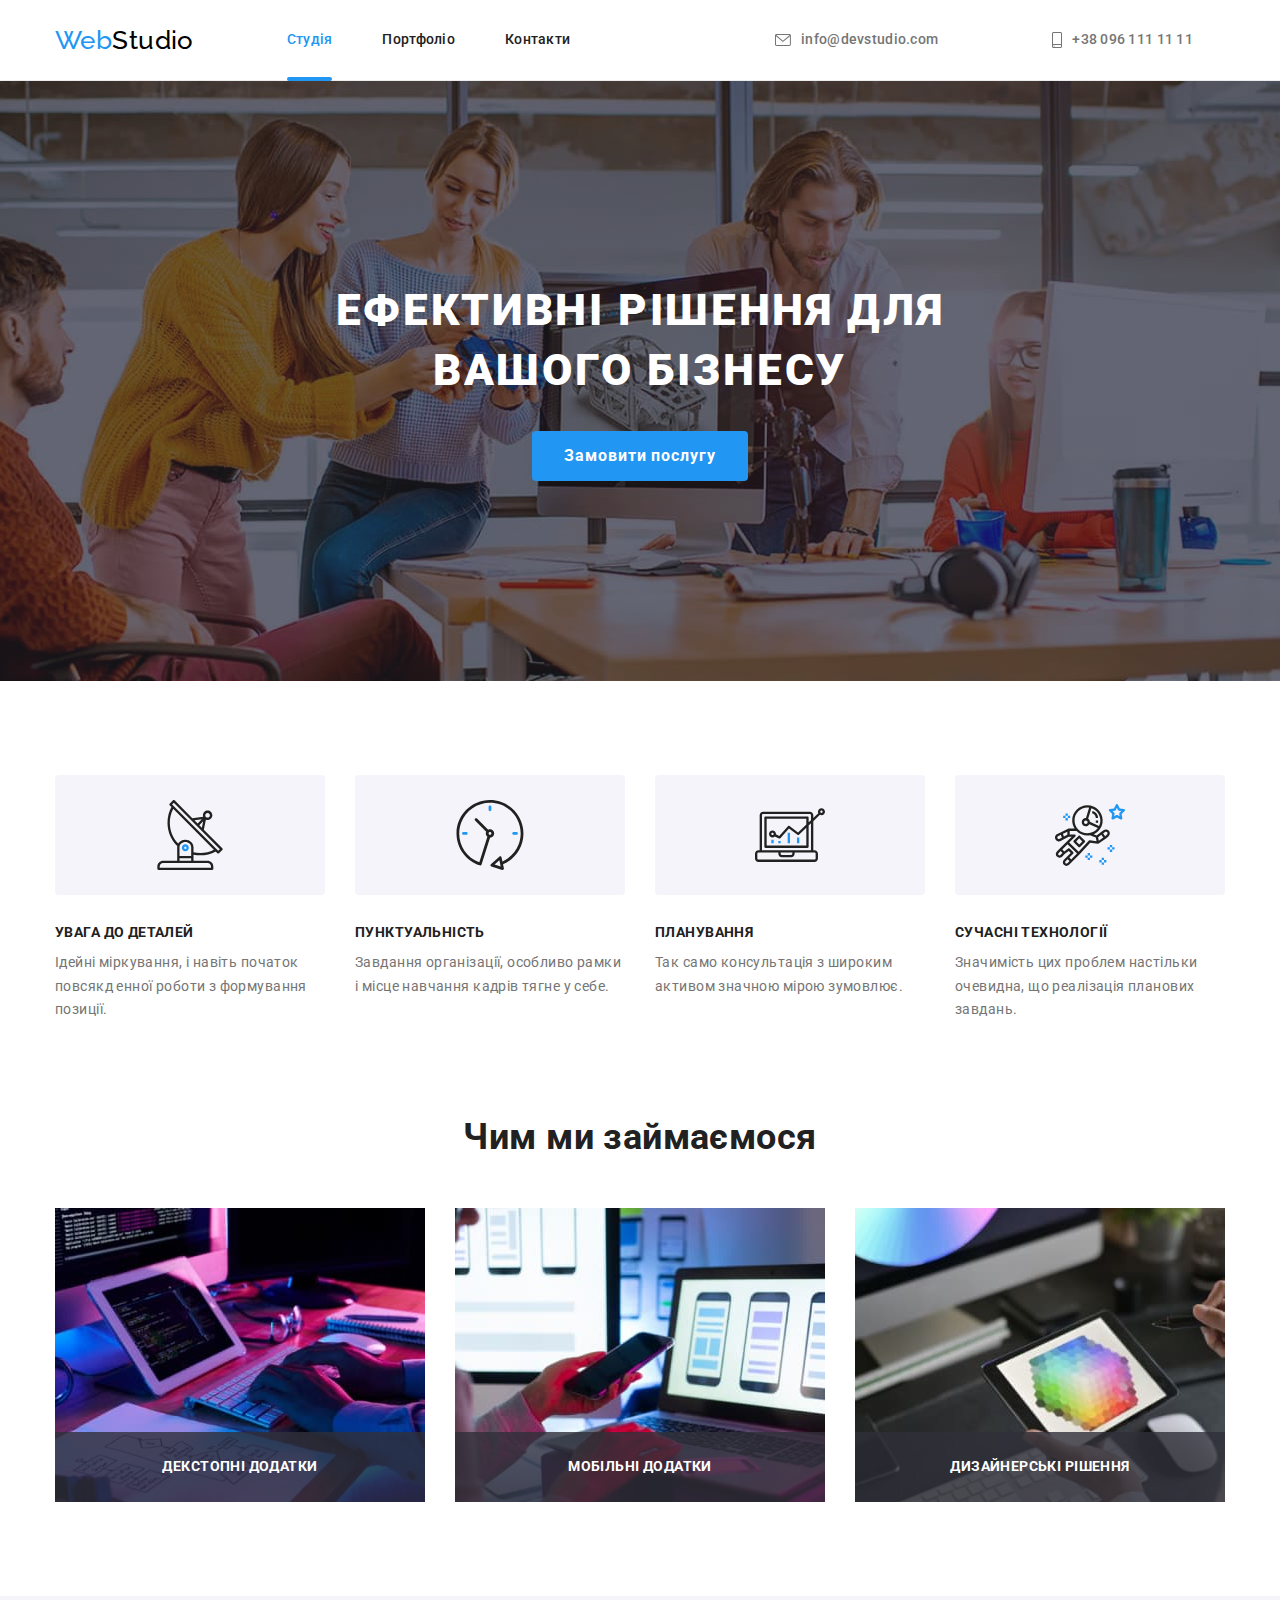
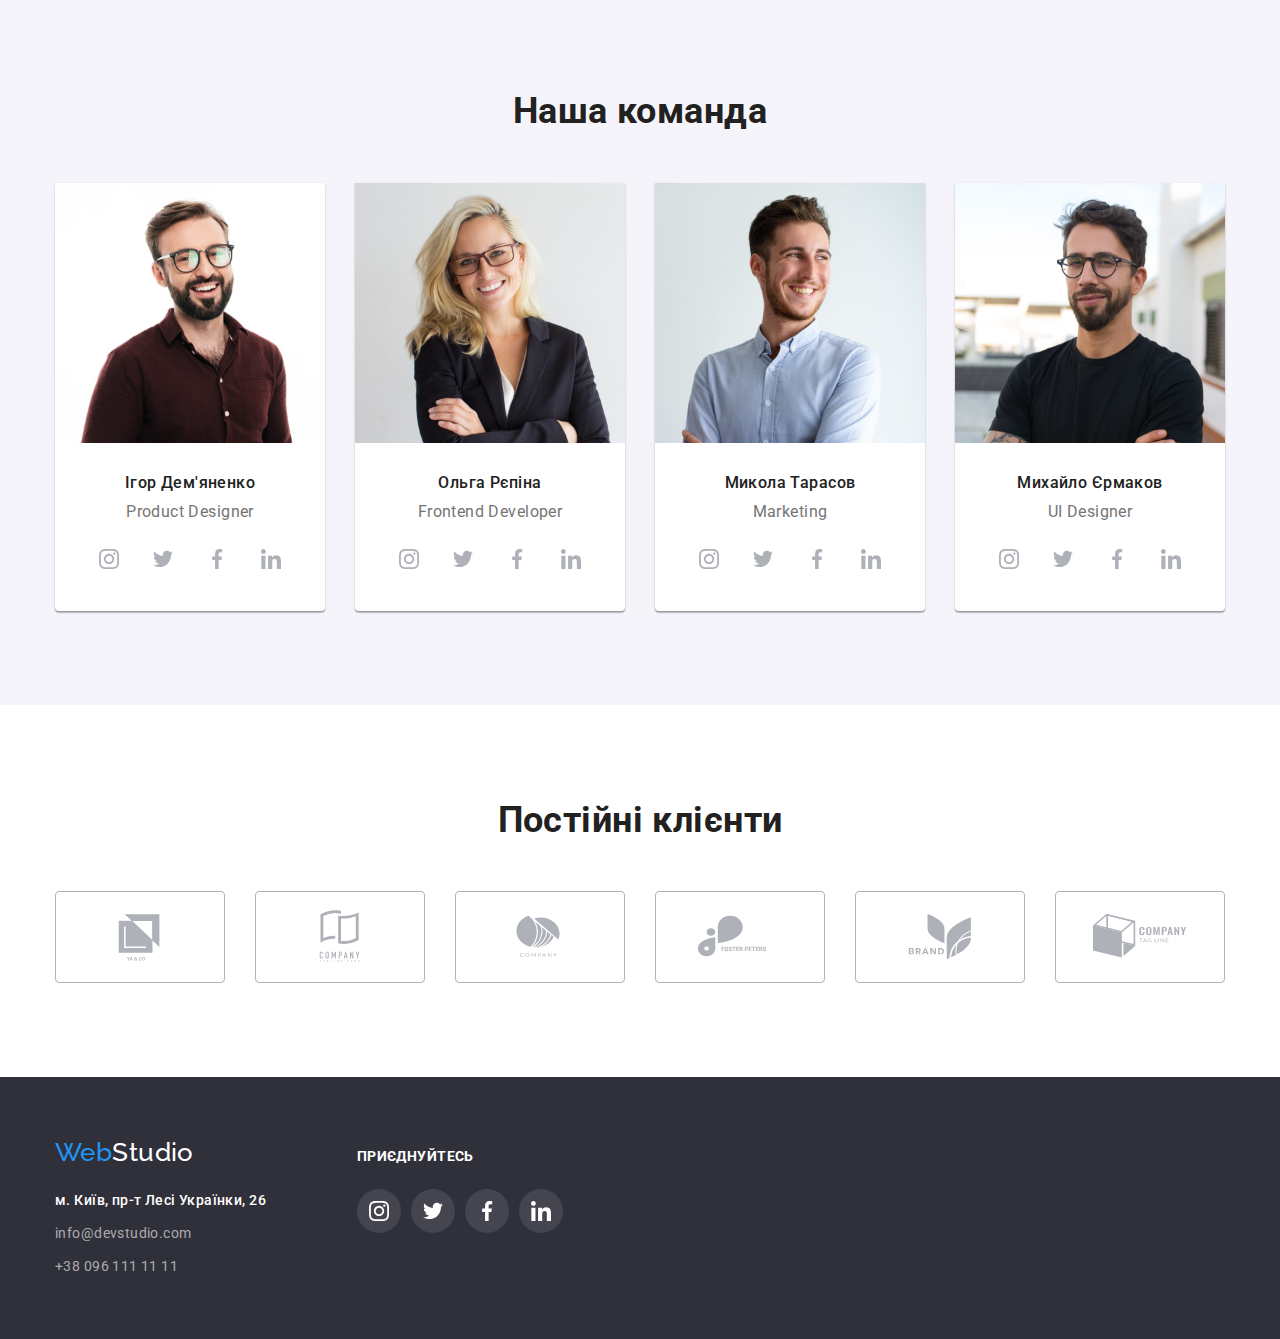
==== commit f8f1b322: "add" ====
--- a/index.html
+++ b/index.html
@@ -1,426 +1,562 @@
 <!DOCTYPE html>
 <html lang="uk">
-
-<head>
-  <meta charset="UTF-8" />
-  <meta http-equiv="X-UA-Compatible" content="IE=edge" />
-  <meta name="viewport" content="width=device-width, initial-scale=1.0" />
-  <title>WebStudio</title>
-  <link href="https://fonts.googleapis.com/css2?family=Raleway:wght@700&family=Roboto:wght@400;500;700;900&display=swap"
-    rel="stylesheet" />
-  <link rel="stylesheet" href="https://cdn.jsdelivr.net/npm/modern-normalize@1.1.0/modern-normalize.min.css" />
-  <link rel="stylesheet" href="./css/styles.css" />
-</head>
-
-<body>
-  <!-- Header -->
-  <header class="page-header">
-    <div class="container page-header-container">
-      <!-- Nav -->
-      <nav class="page-navigation">
-        <a class="logo" href="./index.html"><span class="part-web">Web</span>Studio</a>
-        <ul class="list list-nav menu-list">
-          <li class="list-item">
-            <a class="list-link link current" href="./index.html">Студія</a>
+  <head>
+    <meta charset="UTF-8" />
+    <meta http-equiv="X-UA-Compatible" content="IE=edge" />
+    <meta name="viewport" content="width=device-width, initial-scale=1.0" />
+    <title>WebStudio</title>
+    <link
+      href="https://fonts.googleapis.com/css2?family=Raleway:wght@700&family=Roboto:wght@400;500;700;900&display=swap"
+      rel="stylesheet"
+    />
+    <link
+      rel="stylesheet"
+      href="https://cdn.jsdelivr.net/npm/modern-normalize@1.1.0/modern-normalize.min.css"
+    />
+    <link rel="stylesheet" href="./css/styles.css" />
+  </head>
+
+  <body>
+    <!-- Header -->
+    <header class="page-header">
+      <div class="container page-header-container">
+        <a class="logo" href="./index.html"
+          ><span class="part-web">Web</span>Studio</a
+        >
+        <!-- Nav -->
+        <nav class="page-navigation">
+          <ul class="list list-nav menu-list">
+            <li class="list-item">
+              <a class="list-link link current" href="./index.html">Студія</a>
+            </li>
+            <li class="list-item">
+              <a class="list-link link" href="./portfolio.html">Портфоліо</a>
+            </li>
+            <li class="list-item">
+              <a class="list-link link" href="">Контакти</a>
+            </li>
+          </ul>
+        </nav>
+
+        <ul class="list menu-list contacts">
+          <li>
+            <a class="email-header link" href="mailto:info@devstudio.com">
+              <svg class="icon-email" width="16" height="12">
+                <use href="./images/icons.svg#icon-email"></use></svg
+              >info@devstudio.com</a
+            >
           </li>
-          <li class="list-item">
-            <a class="list-link link" href="./portfolio.html">Портфоліо</a>
-          </li>
-          <li class="list-item">
-            <a class="list-link link" href="">Контакти</a>
-          </li>
-        </ul>
-      </nav>
-
-      <ul class="list menu-list contacts">
-        <li>
-          <a class="email-header link" href="mailto:info@devstudio.com">
-            <svg class="icon-email" width="16" height="12">
-              <use href="./images/icons.svg#icon-email"></use>
-            </svg>info@devstudio.com</a>
-        </li>
-        <li>
-          <a class="phone-header link" href="tel:+380961111111">
-            <svg class="icon-phone" width="10" height="16">
-              <use href="./images/icons.svg#icon-phone"></use>
-            </svg>+38 096 111 11 11</a>
-        </li>
-      </ul>
-    </div>
-  </header>
-  <!-- Main -->
-  <main>
-    <!-- Section 1 -->
-    <section class="hero">
-      <div class="container">
-        <h1 class="hero-title">Ефективні рішення для вашого бізнесу</h1>
-        <button type="button" class="modal-button" data-modal-open>Замовити послугу</button>
-      </div>
-    </section>
-
-    <!--Section 2  -->
-    <section class="benefits section">
-      <div class="container container-benefits">
-        <h2 class="visually-hidden">Наші переваги</h2>
-        <ul class="list img-block">
-          <li class="card-benefits">
-            <div class="icon-benefits">
-              <svg width="70" height="70">
-                <use href="./images/icons.svg#icon-antenna"></use>
-              </svg>
-            </div>
-            <h3 class="list-benefits">УВАГА ДО ДЕТАЛЕЙ</h3>
-            <p class="text-benefits">
-              Ідейні міркування, і навіть початок повсякд енної роботи з
-              формування позиції.
-            </p>
-          </li>
-
-          <li class="card-benefits">
-            <div class="icon-benefits">
-              <svg width="70" height="70">
-                <use href="./images/icons.svg#icon-clock"></use>
-              </svg>
-            </div>
-            <h3 class="list-benefits">ПУНКТУАЛЬНІСТЬ</h3>
-            <p class="text-benefits">
-              Завдання організації, особливо рамки і місце навчання кадрів
-              тягне у себе.
-            </p>
-          </li>
-          <li class="card-benefits">
-            <div class="icon-benefits">
-              <svg width="70" height="70">
-                <use href="./images/icons.svg#icon-diagram"></use>
-              </svg>
-            </div>
-            <h3 class="list-benefits">ПЛАНУВАННЯ</h3>
-            <p class="text-benefits">
-              Так само консультація з широким активом значною мірою зумовлює.
-            </p>
-          </li>
-          <li class="card-benefits">
-            <div class="icon-benefits">
-              <svg width="70" height="70">
-                <use href="./images/icons.svg#icon-astronaut"></use>
-              </svg>
-            </div>
-            <h3 class="list-benefits">СУЧАСНІ ТЕХНОЛОГІЇ</h3>
-            <p class="text-benefits">
-              Значимість цих проблем настільки очевидна, що реалізація
-              планових завдань.
-            </p>
+          <li>
+            <a class="phone-header link" href="tel:+380961111111">
+              <svg class="icon-phone" width="10" height="16">
+                <use href="./images/icons.svg#icon-phone"></use></svg
+              >+38 096 111 11 11</a
+            >
           </li>
         </ul>
       </div>
-    </section>
-
-    <!--Section 3  -->
-    <section class="work">
-      <div class="container">
-        <h2 class="secondary-title">Чим ми займаємося</h2>
-        <ul class="list img-block">
-          <li class="img-card">
-            <div class="overlay-img-card">
-              <img src="./images/leptop.jpg" alt="ноутбук" width="370" />
-              <p class="text-card">Декстопні додатки</p>
-            </div>
-          </li>
-
-          <li class="img-card">
-            <div class="overlay-img-card">
-              <img src="./images/smartfon.jpg" alt="смартфон" width="370" />
-              <p class="text-card">Мобільні додатки</p>
-            </div>
-          </li>
-
-          <li class="img-card">
-            <div class="overlay-img-card">
-              <img src="./images/tablet.jpg" alt="планшет" width="370" />
-              <p class="text-card">Дизайнерські рішення</p>
-            </div>
-          </li>
-        </ul>
+    </header>
+    <!-- Main -->
+    <main>
+      <!-- Section 1 -->
+      <section class="hero">
+        <div class="container">
+          <h1 class="hero-title">Ефективні рішення для вашого бізнесу</h1>
+          <button type="button" class="modal-button" data-modal-open>
+            Замовити послугу
+          </button>
+        </div>
+      </section>
+
+      <!--Section 2  -->
+      <section class="benefits section">
+        <div class="container container-benefits">
+          <h2 class="visually-hidden">Наші переваги</h2>
+          <ul class="list img-block">
+            <li class="card-benefits">
+              <div class="icon-benefits">
+                <svg width="70" height="70">
+                  <use href="./images/icons.svg#icon-antenna"></use>
+                </svg>
+              </div>
+              <h3 class="list-benefits">УВАГА ДО ДЕТАЛЕЙ</h3>
+              <p class="text-benefits">
+                Ідейні міркування, і навіть початок повсякд енної роботи з
+                формування позиції.
+              </p>
+            </li>
+
+            <li class="card-benefits">
+              <div class="icon-benefits">
+                <svg width="70" height="70">
+                  <use href="./images/icons.svg#icon-clock"></use>
+                </svg>
+              </div>
+              <h3 class="list-benefits">ПУНКТУАЛЬНІСТЬ</h3>
+              <p class="text-benefits">
+                Завдання організації, особливо рамки і місце навчання кадрів
+                тягне у себе.
+              </p>
+            </li>
+            <li class="card-benefits">
+              <div class="icon-benefits">
+                <svg width="70" height="70">
+                  <use href="./images/icons.svg#icon-diagram"></use>
+                </svg>
+              </div>
+              <h3 class="list-benefits">ПЛАНУВАННЯ</h3>
+              <p class="text-benefits">
+                Так само консультація з широким активом значною мірою зумовлює.
+              </p>
+            </li>
+            <li class="card-benefits">
+              <div class="icon-benefits">
+                <svg width="70" height="70">
+                  <use href="./images/icons.svg#icon-astronaut"></use>
+                </svg>
+              </div>
+              <h3 class="list-benefits">СУЧАСНІ ТЕХНОЛОГІЇ</h3>
+              <p class="text-benefits">
+                Значимість цих проблем настільки очевидна, що реалізація
+                планових завдань.
+              </p>
+            </li>
+          </ul>
+        </div>
+      </section>
+
+      <!--Section 3  -->
+      <section class="work">
+        <div class="container">
+          <h2 class="secondary-title">Чим ми займаємося</h2>
+          <ul class="list img-block">
+            <li class="img-card">
+              <div class="overlay-img-card">
+                <img src="./images/leptop.jpg" alt="ноутбук" width="370" />
+                <p class="text-card">Декстопні додатки</p>
+              </div>
+            </li>
+
+            <li class="img-card">
+              <div class="overlay-img-card">
+                <img src="./images/smartfon.jpg" alt="смартфон" width="370" />
+                <p class="text-card">Мобільні додатки</p>
+              </div>
+            </li>
+
+            <li class="img-card">
+              <div class="overlay-img-card">
+                <img src="./images/tablet.jpg" alt="планшет" width="370" />
+                <p class="text-card">Дизайнерські рішення</p>
+              </div>
+            </li>
+          </ul>
+        </div>
+      </section>
+
+      <!-- Section 4 -->
+      <section class="team section">
+        <div class="container">
+          <h2 class="secondary-title">Наша команда</h2>
+          <ul class="list img-block">
+            <li class="person-block img-card-team">
+              <img src="./images/foto1.jpg" alt="Ігор Дем'яненко" width="270" />
+              <div class="person-card">
+                <h3 class="person">Ігор Дем'яненко</h3>
+                <p class="profession" lang="en">Product Designer</p>
+                <ul class="social-list list">
+                  <li class="social-list-item">
+                    <a href="" class="social-list-link">
+                      <svg
+                        lang="en"
+                        aria-label="instagram"
+                        class="social-list-icon"
+                      >
+                        <use href="./images/icons.svg#icon-instagram"></use>
+                      </svg>
+                    </a>
+                  </li>
+                  <li class="social-list-item">
+                    <a href="" class="social-list-link">
+                      <svg
+                        lang="en"
+                        aria-label="twitter"
+                        class="social-list-icon"
+                      >
+                        <use href="./images/icons.svg#icon-twitter"></use>
+                      </svg>
+                    </a>
+                  </li>
+                  <li class="social-list-item">
+                    <a href="" class="social-list-link">
+                      <svg
+                        lang="en"
+                        aria-label="facebook"
+                        class="social-list-icon"
+                      >
+                        <use href="./images/icons.svg#icon-facebook"></use>
+                      </svg>
+                    </a>
+                  </li>
+                  <li class="social-list-item">
+                    <a href="" class="social-list-link">
+                      <svg
+                        lang="en"
+                        aria-label="linkedin"
+                        class="social-list-icon"
+                      >
+                        <use href="./images/icons.svg#icon-linkedin"></use>
+                      </svg>
+                    </a>
+                  </li>
+                </ul>
+              </div>
+            </li>
+
+            <li class="person-block img-card-team">
+              <img src="./images/foto2.jpg" alt="Ольга Рєпіна" width="270" />
+              <div class="person-card">
+                <h3 class="person">Ольга Рєпіна</h3>
+                <p class="profession" lang="en">Frontend Developer</p>
+                <ul class="social-list list">
+                  <li class="social-list-item">
+                    <a href="" class="social-list-link">
+                      <svg
+                        lang="en"
+                        aria-label="instagram"
+                        class="social-list-icon"
+                      >
+                        <use href="./images/icons.svg#icon-instagram"></use>
+                      </svg>
+                    </a>
+                  </li>
+                  <li class="social-list-item">
+                    <a href="" class="social-list-link">
+                      <svg
+                        lang="en"
+                        aria-label="twitter"
+                        class="social-list-icon"
+                      >
+                        <use href="./images/icons.svg#icon-twitter"></use>
+                      </svg>
+                    </a>
+                  </li>
+                  <li class="social-list-item">
+                    <a href="" class="social-list-link">
+                      <svg
+                        lang="en"
+                        aria-label="facebook"
+                        class="social-list-icon"
+                      >
+                        <use href="./images/icons.svg#icon-facebook"></use>
+                      </svg>
+                    </a>
+                  </li>
+                  <li class="social-list-item">
+                    <a href="" class="social-list-link">
+                      <svg
+                        lang="en"
+                        aria-label="linkedin"
+                        class="social-list-icon"
+                      >
+                        <use href="./images/icons.svg#icon-linkedin"></use>
+                      </svg>
+                    </a>
+                  </li>
+                </ul>
+              </div>
+            </li>
+
+            <li class="person-block img-card-team">
+              <img src="./images/foto3.jpg" alt="Микола Тарасов" width="270" />
+              <div class="person-card">
+                <h3 class="person">Микола Тарасов</h3>
+                <p class="profession" lang="en">Marketing</p>
+                <ul class="social-list list">
+                  <li class="social-list-item">
+                    <a href="" class="social-list-link">
+                      <svg
+                        lang="en"
+                        aria-label="instagram"
+                        class="social-list-icon"
+                      >
+                        <use href="./images/icons.svg#icon-instagram"></use>
+                      </svg>
+                    </a>
+                  </li>
+                  <li class="social-list-item">
+                    <a href="" class="social-list-link">
+                      <svg
+                        lang="en"
+                        aria-label="twitter"
+                        class="social-list-icon"
+                      >
+                        <use href="./images/icons.svg#icon-twitter"></use>
+                      </svg>
+                    </a>
+                  </li>
+                  <li class="social-list-item">
+                    <a href="" class="social-list-link">
+                      <svg
+                        lang="en"
+                        aria-label="facebook"
+                        class="social-list-icon"
+                      >
+                        <use href="./images/icons.svg#icon-facebook"></use>
+                      </svg>
+                    </a>
+                  </li>
+                  <li class="social-list-item">
+                    <a href="" class="social-list-link">
+                      <svg
+                        lang="en"
+                        aria-label="linkedin"
+                        class="social-list-icon"
+                      >
+                        <use href="./images/icons.svg#icon-linkedin"></use>
+                      </svg>
+                    </a>
+                  </li>
+                </ul>
+              </div>
+            </li>
+
+            <li class="person-block img-card-team">
+              <img src="./images/foto4.jpg" alt="Михайло Єрмаков" width="270" />
+              <div class="person-card">
+                <h3 class="person">Михайло Єрмаков</h3>
+                <p class="profession" lang="en">UI Designer</p>
+                <ul class="social-list list">
+                  <li class="social-list-item">
+                    <a href="" class="social-list-link">
+                      <svg
+                        lang="en"
+                        aria-label="instagram"
+                        class="social-list-icon"
+                      >
+                        <use href="./images/icons.svg#icon-instagram"></use>
+                      </svg>
+                    </a>
+                  </li>
+                  <li class="social-list-item">
+                    <a href="" class="social-list-link">
+                      <svg
+                        lang="en"
+                        aria-label="twitter"
+                        class="social-list-icon"
+                      >
+                        <use href="./images/icons.svg#icon-twitter"></use>
+                      </svg>
+                    </a>
+                  </li>
+                  <li class="social-list-item">
+                    <a href="" class="social-list-link">
+                      <svg
+                        lang="en"
+                        aria-label="facebook"
+                        class="social-list-icon"
+                      >
+                        <use href="./images/icons.svg#icon-facebook"></use>
+                      </svg>
+                    </a>
+                  </li>
+                  <li class="social-list-item">
+                    <a href="" class="social-list-link">
+                      <svg
+                        lang="en"
+                        aria-label="linkedin"
+                        class="social-list-icon"
+                      >
+                        <use href="./images/icons.svg#icon-linkedin"></use>
+                      </svg>
+                    </a>
+                  </li>
+                </ul>
+              </div>
+            </li>
+          </ul>
+        </div>
+      </section>
+      <!-- Section 5 -->
+      <section class="section">
+        <div class="container">
+          <h2 class="secondary-title">Постійні клієнти</h2>
+          <ul class="list clients-item">
+            <li>
+              <a
+                class="clients-link"
+                href=""
+                rel="noopener nooferrer"
+                target="_blank"
+                aria-label="logo1"
+              >
+                <svg class="clients-icon" width="106" height="60">
+                  <use href="./images/icons.svg#icon-Logo1"></use>
+                </svg>
+              </a>
+            </li>
+            <li class="card-logo">
+              <a
+                class="clients-link"
+                href=""
+                rel="noopener nooferrer"
+                target="_blank"
+                aria-label="logo1"
+              >
+                <svg class="clients-icon" width="106" height="60">
+                  <use href="./images/icons.svg#icon-Logo2"></use>
+                </svg>
+              </a>
+            </li>
+            <li class="card-logo">
+              <a
+                class="clients-link"
+                href=""
+                rel="noopener nooferrer"
+                target="_blank"
+                aria-label="logo1"
+              >
+                <svg class="clients-icon" width="106" height="60">
+                  <use href="./images/icons.svg#icon-Logo3"></use>
+                </svg>
+              </a>
+            </li>
+            <li>
+              <a
+                class="clients-link"
+                href=""
+                rel="noopener nooferrer"
+                target="_blank"
+                aria-label="logo1"
+              >
+                <svg class="clients-icon" width="106" height="60">
+                  <use href="./images/icons.svg#icon-Logo4"></use>
+                </svg>
+              </a>
+            </li>
+            <li>
+              <a
+                class="clients-link"
+                href=""
+                rel="noopener nooferrer"
+                target="_blank"
+                aria-label="logo1"
+              >
+                <svg class="clients-icon" width="106" height="60">
+                  <use href="./images/icons.svg#icon-Logo5"></use>
+                </svg>
+              </a>
+            </li>
+            <li>
+              <a
+                class="clients-link"
+                href=""
+                rel="noopener nooferrer"
+                target="_blank"
+                aria-label="logo1"
+              >
+                <svg class="clients-icon" width="106" height="60">
+                  <use href="./images/icons.svg#icon-Logo6"></use>
+                </svg>
+              </a>
+            </li>
+          </ul>
+        </div>
+      </section>
+    </main>
+
+    <!-- Footer -->
+    <footer class="footer-studio">
+      <div class="container general-footer">
+        <div class="contacts-footer">
+          <a class="logo logo-footer" href="./index.html"
+            ><span class="part-web">Web</span
+            ><span class="part-studio">Studio</span></a
+          >
+          <address class="footer-address-list">
+            <ul class="list footer-link">
+              <li class="item-footer-link">
+                <a
+                  class="address-footer link"
+                  href="https://goo.gl/maps/8H2E5bX3g8Qr2Y2R6"
+                  target="_blank"
+                  rel="noopener noreferrer nofollow "
+                  >м. Київ, пр-т Лесі Українки, 26</a
+                >
+              </li>
+              <li class="item-footer-link">
+                <a class="email-footer link" href="mailto:info@devstudio.com"
+                  >info@devstudio.com</a
+                >
+              </li>
+              <li class="item-footer-link">
+                <a class="phone-number-footer link" href="tel:+380961111111"
+                  >+38 096 111 11 11</a
+                >
+              </li>
+            </ul>
+          </address>
+        </div>
+        <div class="social-icon-footer">
+          <strong class="title-icon-footer">Приєднуйтесь</strong>
+          <ul class="social-list-footer list">
+            <li class="social-list-item">
+              <a href="" class="icon-footer">
+                <svg
+                  lang="en"
+                  aria-label="instagram icon"
+                  class="social-list-icon-footer"
+                >
+                  <use href="./images/icons.svg#icon-instagram"></use>
+                </svg>
+              </a>
+            </li>
+            <li class="social-list-item">
+              <a href="" class="icon-footer">
+                <svg
+                  lang="en"
+                  aria-label="twitter icon"
+                  class="social-list-icon-footer"
+                >
+                  <use href="./images/icons.svg#icon-twitter"></use>
+                </svg>
+              </a>
+            </li>
+            <li class="social-list-item">
+              <a href="" class="icon-footer">
+                <svg
+                  lang="en"
+                  aria-label="facebook icon"
+                  class="social-list-icon-footer"
+                >
+                  <use href="./images/icons.svg#icon-facebook"></use>
+                </svg>
+              </a>
+            </li>
+            <li class="social-list-item">
+              <a href="" class="icon-footer">
+                <svg
+                  lang="en"
+                  aria-label="linkedin icon"
+                  class="social-list-icon-footer"
+                >
+                  <use href="./images/icons.svg#icon-linkedin"></use>
+                </svg>
+              </a>
+            </li>
+          </ul>
+        </div>
       </div>
-    </section>
-
-    <!-- Section 4 -->
-    <section class="team section">
-      <div class="container">
-        <h2 class="secondary-title">Наша команда</h2>
-        <ul class="list img-block">
-          <li class="person-block img-card-team">
-            <img src="./images/foto1.jpg" alt="Ігор Дем'яненко" width="270" />
-            <div class="person-card">
-              <h3 class="person">Ігор Дем'яненко</h3>
-              <p class="profession" lang="en">Product Designer</p>
-              <ul class="social-list list">
-                <li class="social-list-item">
-                  <a href="" class="social-list-link">
-                    <svg lang="en" aria-label="instagram" class="social-list-icon">
-                      <use href="./images/icons.svg#icon-instagram"></use>
-                    </svg>
-                  </a>
-                </li>
-                <li class="social-list-item">
-                  <a href="" class="social-list-link">
-                    <svg lang="en" aria-label="twitter" class="social-list-icon">
-                      <use href="./images/icons.svg#icon-twitter"></use>
-                    </svg>
-                  </a>
-                </li>
-                <li class="social-list-item">
-                  <a href="" class="social-list-link">
-                    <svg lang="en" aria-label="facebook" class="social-list-icon">
-                      <use href="./images/icons.svg#icon-facebook"></use>
-                    </svg>
-                  </a>
-                </li>
-                <li class="social-list-item">
-                  <a href="" class="social-list-link">
-                    <svg lang="en" aria-label="linkedin" class="social-list-icon">
-                      <use href="./images/icons.svg#icon-linkedin"></use>
-                    </svg>
-                  </a>
-                </li>
-              </ul>
-            </div>
-          </li>
-
-          <li class="person-block img-card-team">
-            <img src="./images/foto2.jpg" alt="Ольга Рєпіна" width="270" />
-            <div class="person-card">
-              <h3 class="person">Ольга Рєпіна</h3>
-              <p class="profession" lang="en">Frontend Developer</p>
-              <ul class="social-list list">
-                <li class="social-list-item">
-                  <a href="" class="social-list-link">
-                    <svg lang="en" aria-label="instagram" class="social-list-icon">
-                      <use href="./images/icons.svg#icon-instagram"></use>
-                    </svg>
-                  </a>
-                </li>
-                <li class="social-list-item">
-                  <a href="" class="social-list-link">
-                    <svg lang="en" aria-label="twitter" class="social-list-icon">
-                      <use href="./images/icons.svg#icon-twitter"></use>
-                    </svg>
-                  </a>
-                </li>
-                <li class="social-list-item">
-                  <a href="" class="social-list-link">
-                    <svg lang="en" aria-label="facebook" class="social-list-icon">
-                      <use href="./images/icons.svg#icon-facebook"></use>
-                    </svg>
-                  </a>
-                </li>
-                <li class="social-list-item">
-                  <a href="" class="social-list-link">
-                    <svg lang="en" aria-label="linkedin" class="social-list-icon">
-                      <use href="./images/icons.svg#icon-linkedin"></use>
-                    </svg>
-                  </a>
-                </li>
-              </ul>
-            </div>
-          </li>
-
-          <li class="person-block img-card-team">
-            <img src="./images/foto3.jpg" alt="Микола Тарасов" width="270" />
-            <div class="person-card">
-              <h3 class="person">Микола Тарасов</h3>
-              <p class="profession" lang="en">Marketing</p>
-              <ul class="social-list list">
-                <li class="social-list-item">
-                  <a href="" class="social-list-link">
-                    <svg lang="en" aria-label="instagram" class="social-list-icon">
-                      <use href="./images/icons.svg#icon-instagram"></use>
-                    </svg>
-                  </a>
-                </li>
-                <li class="social-list-item">
-                  <a href="" class="social-list-link">
-                    <svg lang="en" aria-label="twitter" class="social-list-icon">
-                      <use href="./images/icons.svg#icon-twitter"></use>
-                    </svg>
-                  </a>
-                </li>
-                <li class="social-list-item">
-                  <a href="" class="social-list-link">
-                    <svg lang="en" aria-label="facebook" class="social-list-icon">
-                      <use href="./images/icons.svg#icon-facebook"></use>
-                    </svg>
-                  </a>
-                </li>
-                <li class="social-list-item">
-                  <a href="" class="social-list-link">
-                    <svg lang="en" aria-label="linkedin" class="social-list-icon">
-                      <use href="./images/icons.svg#icon-linkedin"></use>
-                    </svg>
-                  </a>
-                </li>
-              </ul>
-            </div>
-          </li>
-
-          <li class="person-block img-card-team">
-            <img src="./images/foto4.jpg" alt="Михайло Єрмаков" width="270" />
-            <div class="person-card">
-              <h3 class="person">Михайло Єрмаков</h3>
-              <p class="profession" lang="en">UI Designer</p>
-              <ul class="social-list list">
-                <li class="social-list-item">
-                  <a href="" class="social-list-link">
-                    <svg lang="en" aria-label="instagram" class="social-list-icon">
-                      <use href="./images/icons.svg#icon-instagram"></use>
-                    </svg>
-                  </a>
-                </li>
-                <li class="social-list-item">
-                  <a href="" class="social-list-link">
-                    <svg lang="en" aria-label="twitter" class="social-list-icon">
-                      <use href="./images/icons.svg#icon-twitter"></use>
-                    </svg>
-                  </a>
-                </li>
-                <li class="social-list-item">
-                  <a href="" class="social-list-link">
-                    <svg lang="en" aria-label="facebook" class="social-list-icon">
-                      <use href="./images/icons.svg#icon-facebook"></use>
-                    </svg>
-                  </a>
-                </li>
-                <li class="social-list-item">
-                  <a href="" class="social-list-link">
-                    <svg lang="en" aria-label="linkedin" class="social-list-icon">
-                      <use href="./images/icons.svg#icon-linkedin"></use>
-                    </svg>
-                  </a>
-                </li>
-              </ul>
-            </div>
-          </li>
-        </ul>
-      </div>
-    </section>
-    <!-- Section 5 -->
-    <section class="section">
-      <div class="container">
-        <h2 class="secondary-title">Постійні клієнти</h2>
-        <ul class="list clients-item">
-          <li>
-            <a class="clients-link" href="" rel="noopener nooferrer" target="_blank" aria-label="logo1">
-              <svg class="clients-icon" width="106" height="60">
-                <use href="./images/icons.svg#icon-Logo1"></use>
-              </svg>
-            </a>
-          </li>
-          <li class="card-logo">
-            <a class="clients-link" href="" rel="noopener nooferrer" target="_blank" aria-label="logo1">
-              <svg class="clients-icon" width="106" height="60">
-                <use href="./images/icons.svg#icon-Logo2"></use>
-              </svg>
-            </a>
-          </li>
-          <li class="card-logo">
-            <a class="clients-link" href="" rel="noopener nooferrer" target="_blank" aria-label="logo1">
-              <svg class="clients-icon" width="106" height="60">
-                <use href="./images/icons.svg#icon-Logo3"></use>
-              </svg>
-            </a>
-          </li>
-          <li>
-            <a class="clients-link" href="" rel="noopener nooferrer" target="_blank" aria-label="logo1">
-              <svg class="clients-icon" width="106" height="60">
-                <use href="./images/icons.svg#icon-Logo4"></use>
-              </svg>
-            </a>
-          </li>
-          <li>
-            <a class="clients-link" href="" rel="noopener nooferrer" target="_blank" aria-label="logo1">
-              <svg class="clients-icon" width="106" height="60">
-                <use href="./images/icons.svg#icon-Logo5"></use>
-              </svg>
-            </a>
-          </li>
-          <li>
-            <a class="clients-link" href="" rel="noopener nooferrer" target="_blank" aria-label="logo1">
-              <svg class="clients-icon" width="106" height="60">
-                <use href="./images/icons.svg#icon-Logo6"></use>
-              </svg>
-            </a>
-          </li>
-        </ul>
-      </div>
-    </section>
-  </main>
-
-  <!-- Footer -->
-  <footer class="footer-studio">
-    <div class="container general-footer">
-      <div class="contacts-footer">
-        <a class="logo logo-footer" href="./index.html"><span class="part-web">Web</span><span
-            class="part-studio">Studio</span></a>
-        <address class="footer-address-list">
-          <ul class="list footer-link">
-            <li class="item-footer-link">
-              <a class="address-footer link" href="https://goo.gl/maps/8H2E5bX3g8Qr2Y2R6" target="_blank"
-                rel="noopener noreferrer nofollow ">м. Київ, пр-т Лесі Українки, 26</a>
-            </li>
-            <li class="item-footer-link">
-              <a class="email-footer link" href="mailto:info@devstudio.com">info@devstudio.com</a>
-            </li>
-            <li class="item-footer-link">
-              <a class="phone-number-footer link" href="tel:+380961111111">+38 096 111 11 11</a>
-            </li>
-          </ul>
-        </address>
-      </div>
-      <div class="social-icon-footer">
-        <strong class="title-icon-footer">Приєднуйтесь</strong>
-        <ul class="social-list-footer list">
-          <li class="social-list-item">
-            <a href="" class="icon-footer">
-              <svg lang="en" aria-label="instagram icon" class="social-list-icon-footer">
-                <use href="./images/icons.svg#icon-instagram"></use>
-              </svg>
-            </a>
-          </li>
-          <li class="social-list-item">
-            <a href="" class="icon-footer">
-              <svg lang="en" aria-label="twitter icon" class="social-list-icon-footer">
-                <use href="./images/icons.svg#icon-twitter"></use>
-              </svg>
-            </a>
-          </li>
-          <li class="social-list-item">
-            <a href="" class="icon-footer">
-              <svg lang="en" aria-label="facebook icon" class="social-list-icon-footer">
-                <use href="./images/icons.svg#icon-facebook"></use>
-              </svg>
-            </a>
-          </li>
-          <li class="social-list-item">
-            <a href="" class="icon-footer">
-              <svg lang="en" aria-label="linkedin icon" class="social-list-icon-footer">
-                <use href="./images/icons.svg#icon-linkedin"></use>
-              </svg>
-            </a>
-          </li>
-        </ul>
+    </footer>
+    <div class="backdrop is-hidden" data-modal>
+      <div class="modal">
+        <button type="button" class="modal-close-btn" data-modal-close>
+          <svg class="modal-close-icon" widht="18" height="18">
+            <use href="./images/icons.svg#icon-close"></use>
+          </svg>
+        </button>
       </div>
     </div>
-  </footer>
-  <div class="backdrop is-hidden" data-modal>
-    <div class="modal">
-      <button type="button" class="modal-close-btn" data-modal-close>
-        <svg class="modal-close-icon" widht="18" height="18">
-          <use href="./images/icons.svg#icon-close"></use>
-        </svg>
-      </button>
-    </div>
-  </div>
-  <script src="./js/modal.js"></script>
-</body>
-
-</html>+    <script src="./js/modal.js"></script>
+  </body>
+</html>
--- a/css/styles.css
+++ b/css/styles.css
@@ -86,9 +86,6 @@
 }
 
 .page-header {
-  /* padding-top: 20px;
-  padding-bottom: 25px; */
-
   border-bottom: 1px solid var(--border-color-header);
 }
 
@@ -127,6 +124,7 @@
 }
 
 .list-link {
+  display: block;
   position: relative;
   line-height: 1.14;
   letter-spacing: 0.02em;
@@ -134,7 +132,6 @@
   padding-bottom: 32px;
   font-weight: 500;
 
-
   color: var(--main-text-color-dark);
   transition: color var(--transition-color);
 }
@@ -151,10 +148,10 @@
 .current::after {
   content: "";
   position: absolute;
-  display: block;
   width: 100%;
   height: 4px;
   bottom: -1px;
+  left: 0;
   background-color: var(--accent-color);
   border-radius: 2px;
   transition: color var(--transition-color), backgraund var(--transition-bgc);
@@ -209,8 +206,10 @@
   background: var(--background-hero);
   padding: 200px 0px;
   background-color: var(--background-color-hero);
-  background-image: linear-gradient(rgba(47, 48, 58, 0.4),
-      rgba(47, 48, 58, 0.4)),
+  background-image: linear-gradient(
+      rgba(47, 48, 58, 0.4),
+      rgba(47, 48, 58, 0.4)
+    ),
     url("../images/hero/bg.jpg");
   background-position: center;
   background-repeat: no-repeat;
@@ -443,7 +442,6 @@
   color: var(--secondary-text-color-light);
   background: rgba(47, 48, 58, 0.8);
   transform: translateY(-100%);
-
 }
 
 .overlay-img-card {
@@ -571,6 +569,7 @@
 .address-footer {
   font-style: normal;
   color: var(--secondary-text-color-light);
+  transition: color var(--transition-color);
 }
 
 .email-footer,
@@ -644,7 +643,6 @@
   width: 100%;
   height: 100%;
 
-
   background-color: rgba(0, 0, 0, 0.5);
   transition: opacity 250ms ease, visibility 250ms ease;
 }
@@ -653,7 +651,6 @@
   opacity: 0;
   visibility: hidden;
   pointer-events: none;
-
 }
 
 .modal {
@@ -667,7 +664,6 @@
   box-shadow: 0px 1px 3px rgba(0, 0, 0, 0.12), 0px 1px 1px rgba(0, 0, 0, 0.14),
     0px 2px 1px rgba(0, 0, 0, 0.2);
   border-radius: 4px;
-
 }
 
 .modal-close-btn {
@@ -684,9 +680,8 @@
   left: auto;
   top: 8px;
   right: 8px;
-
 }
 
 .icon-close {
   fill: #000000;
-}+}
